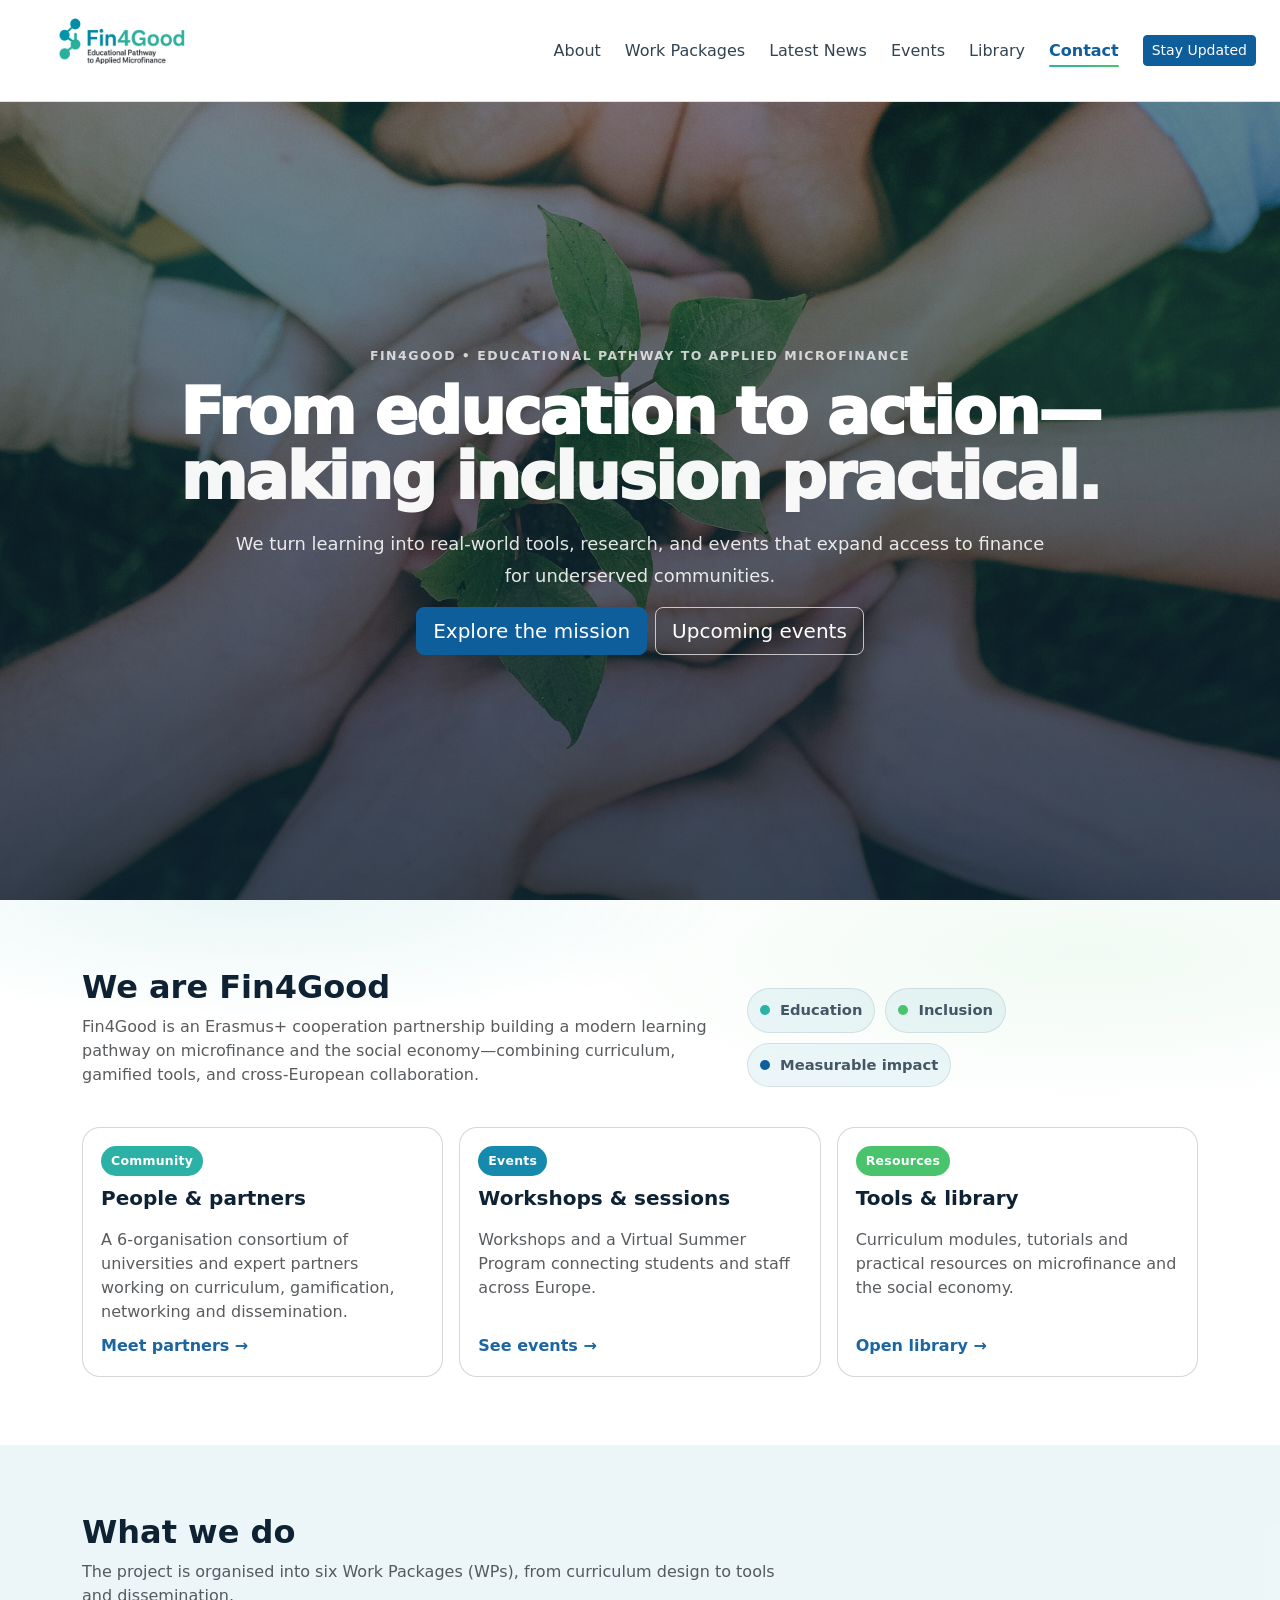
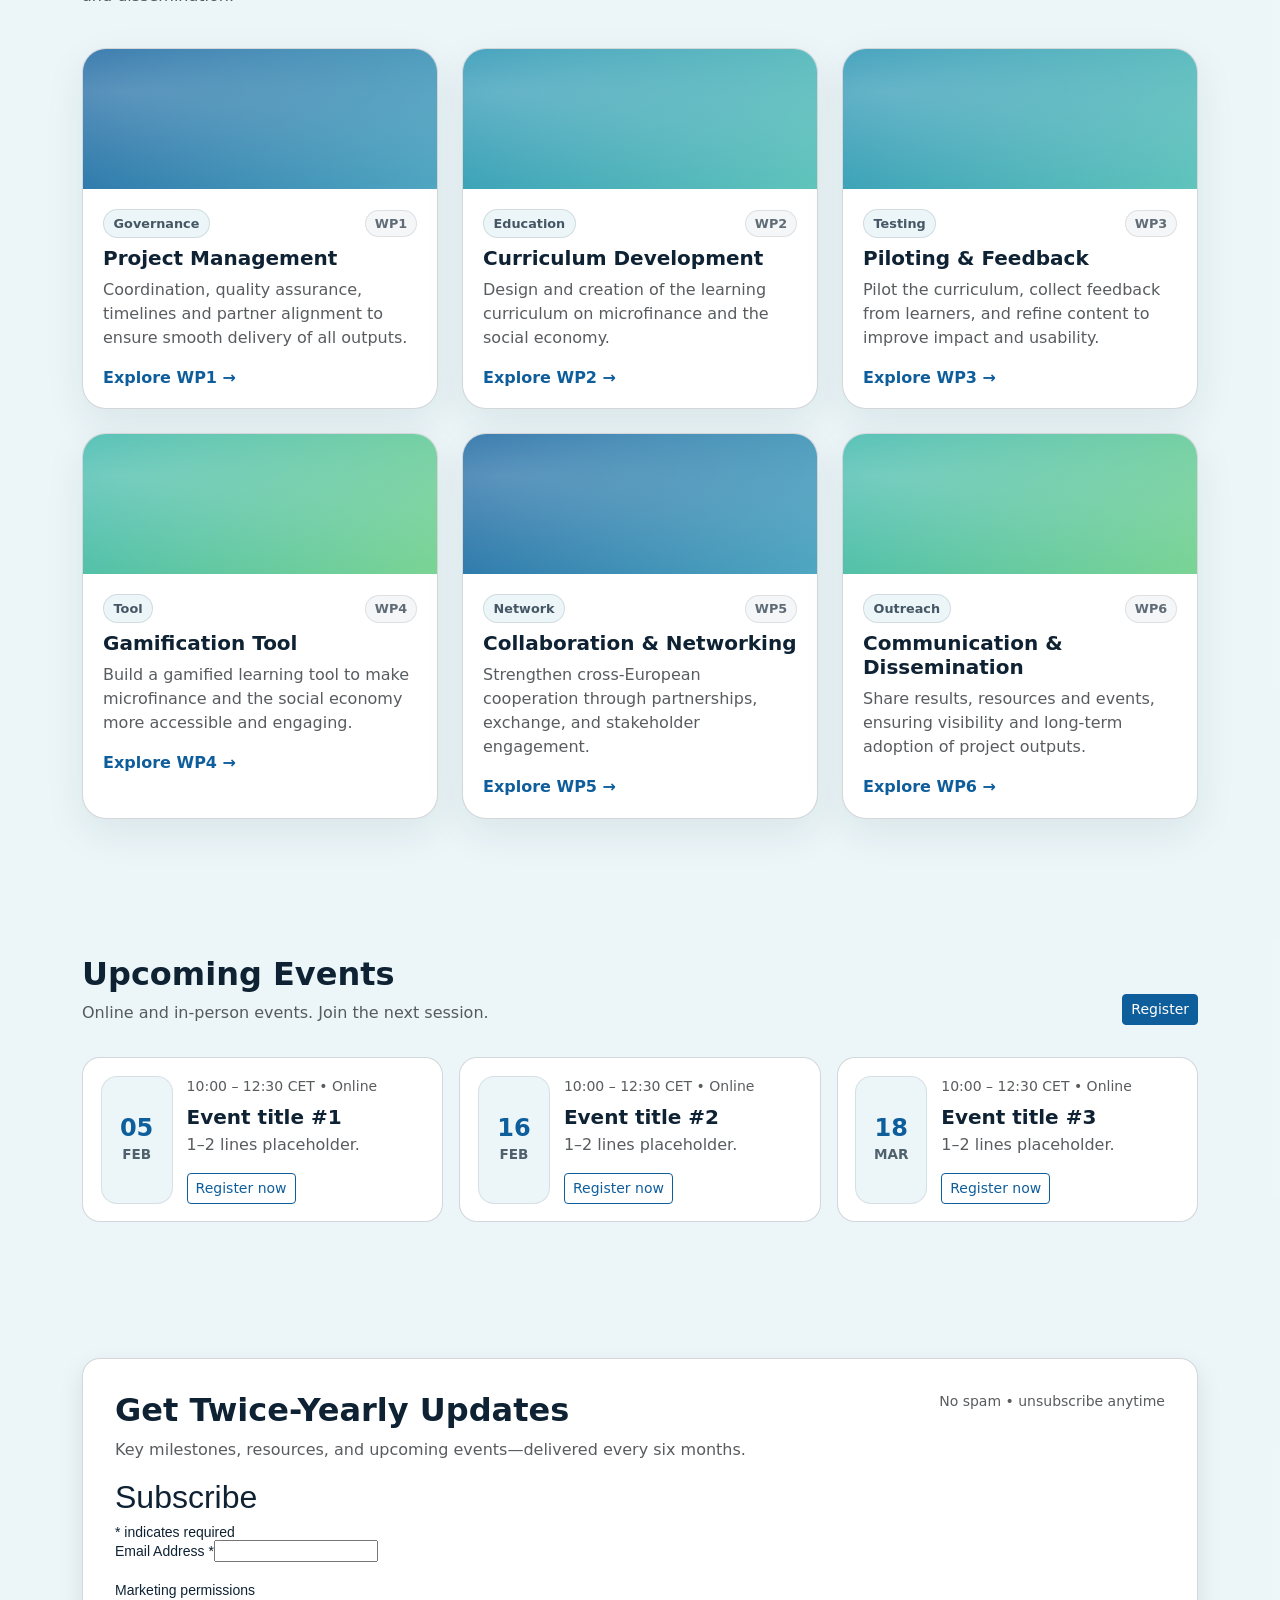
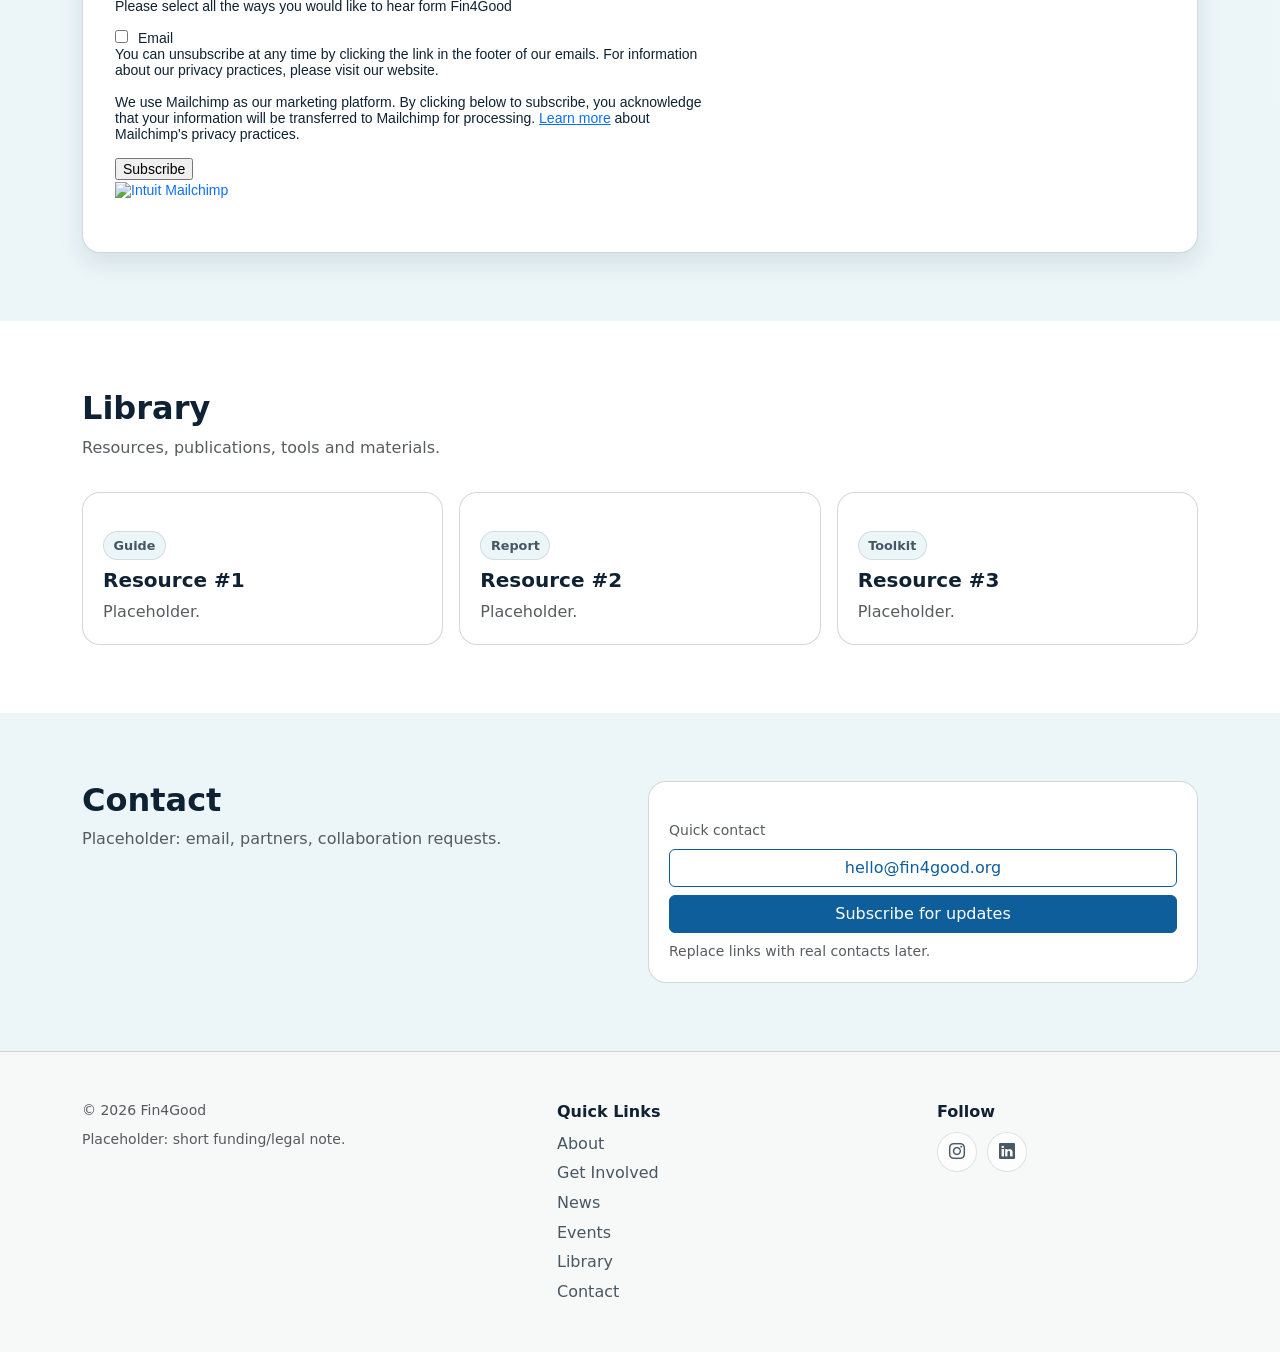
==== index.html @ 24148c37 "Initial commit" ====
<!doctype html>
<html lang="en">
<head>
  <meta charset="utf-8" />
  <meta name="viewport" content="width=device-width, initial-scale=1" />
  <title>Fin4Good</title>

  <!-- Bootstrap CSS -->
  <link href="https://cdn.jsdelivr.net/npm/bootstrap@5.3.3/dist/css/bootstrap.min.css" rel="stylesheet">
<!-- Bootstrap Icons CSS-->
  <link rel="stylesheet" href="https://cdn.jsdelivr.net/npm/bootstrap-icons@1.11.3/font/bootstrap-icons.min.css">

  <!-- Your CSS -->
  <link rel="stylesheet" href="css/style.css">
</head>

<body>
  <div id="top"></div>

  <!-- NAVBAR -->
  <nav class="navbar navbar-expand-lg bg-white border-bottom sticky-top" data-bs-theme="light">
    <div class="container-fluid px-3 px-lg-4">
      <a class="navbar-brand brand" href="#top" aria-label="Fin4Good home">
        <span class="brand-box">
          <img src="assets/logo_png.png" alt="Fin4Good logo" class="brand-logo">
        </span>
      </a>

      <button class="navbar-toggler" type="button" data-bs-toggle="collapse" data-bs-target="#mainNav"
        aria-controls="mainNav" aria-expanded="false" aria-label="Toggle navigation">
        <span class="navbar-toggler-icon"></span>
      </button>

      <div class="collapse navbar-collapse" id="mainNav">
        <ul class="navbar-nav ms-auto align-items-lg-center gap-lg-2">
          <li class="nav-item"><a class="nav-link" href="about.html">About</a></li>
          <li class="nav-item"><a class="nav-link" href="work-packages.html">Work Packages</a></li>
          <li class="nav-item"><a class="nav-link" href="#news">Latest News</a></li>
          <li class="nav-item"><a class="nav-link" href="#events">Events</a></li>
          <li class="nav-item"><a class="nav-link" href="#library">Library</a></li>
          <li class="nav-item"><a class="nav-link" href="#contact">Contact</a></li>

          <li class="nav-item ms-lg-2">
            <a class="btn btn-primary btn-sm" href="#newsletter">Stay Updated</a>
          </li>
        </ul>
      </div>
    </div>
  </nav>

  <!-- HERO (COTAF-like: big visual + 3 action tiles) -->
<!-- HERO (Option B: full-bleed background image) -->
<header class="hero hero--bg">
  <!-- Background image (decorative) -->
  <img src="assets/pexels-shvetsa-5029919.jpg" alt="" class="hero-bg" aria-hidden="true">

  <!-- Overlay for readability -->
  <div class="hero-overlay" aria-hidden="true"></div>

  <div class="container hero-inner">
    <p class="hero-kicker">Fin4Good • Educational pathway to applied microfinance</p>

    <h1 class="hero-title">
      From education to action—
      <span class="hero-title__accent">making inclusion practical.</span>
    </h1>

    <p class="hero-lead">
      We turn learning into real-world tools, research, and events that expand access to finance for underserved communities.
    </p>

    <div class="d-flex gap-2 flex-wrap mt-3 justify-content-center">
      <a href="mission.html" class="btn btn-primary btn-lg">Explore the mission</a>
      <a href="#events" class="btn btn-outline-light btn-lg">Upcoming events</a>
    </div>
  </div>
</header>


  <main>
    <!-- WHO WE ARE -->
<!-- WHO WE ARE -->
<section id="we-are" class="py-6 section-white weare">
  <div class="container">

    <div class="row align-items-end g-4 section-head">
      <div class="col-lg-7">
        <h2 class="fw-bold mb-2">We are Fin4Good</h2>
        <p class="text-muted mb-0">
          Fin4Good is an Erasmus+ cooperation partnership building a modern learning pathway on microfinance and the social economy—combining curriculum, gamified tools, and cross-European collaboration.
        </p>
      </div>

      <div class="col-lg-5">
        <div class="weare-highlights">
          <div class="weare-chip"><span class="dot dot--teal"></span> Education</div>
          <div class="weare-chip"><span class="dot dot--green"></span> Inclusion</div>
          <div class="weare-chip"><span class="dot dot--blue"></span> Measurable impact</div>
        </div>
      </div>
    </div>

    <!-- ✅ THIS ROW is what was missing -->
    <div class="row g-3 mt-4">

      <!-- People & partners -->
      <div class="col-md-6 col-lg-4">
        <a class="weare-card h-100" href="partners.html">
          <div class="weare-card__top">
            <div class="weare-badge weare-badge--teal">Community</div>
          </div>

          <h3 class="h5 fw-bold mb-2">People & partners</h3>
          <p class="text-muted mb-0">
            A 6-organisation consortium of universities and expert partners working on curriculum, gamification, networking and dissemination.
          </p>

          <div class="weare-card__cta mt-auto">Meet partners →</div>
        </a>
      </div>

      <!-- Events -->
      <div class="col-md-6 col-lg-4">
        <a class="weare-card h-100" href="#events">
          <div class="weare-card__top">
            <div class="weare-badge weare-badge--real">Events</div>
          </div>

          <h3 class="h5 fw-bold mb-2">Workshops & sessions</h3>
          <p class="text-muted mb-0">
            Workshops and a Virtual Summer Program connecting students and staff across Europe.
          </p>

          <div class="weare-card__cta mt-auto">See events →</div>
        </a>
      </div>

      <!-- Library -->
      <div class="col-md-6 col-lg-4">
        <a class="weare-card h-100" href="#library">
          <div class="weare-card__top">
            <div class="weare-badge weare-badge--green">Resources</div>
          </div>

          <h3 class="h5 fw-bold mb-2">Tools & library</h3>
          <p class="text-muted mb-0">
            Curriculum modules, tutorials and practical resources on microfinance and the social economy.
          </p>

          <div class="weare-card__cta mt-auto">Open library →</div>
        </a>
      </div>

    </div><!-- /row -->
  </div><!-- /container -->
</section>



    <!-- WHAT WE DO -->
<!-- WHAT WE DO (Work Packages) -->
<section id="what-we-do" class="py-6 section-soft">
  <div class="container">
    <div class="section-head">
      <h2 class="fw-bold mb-2">What we do</h2>
      <p class="text-muted mb-0">
        The project is organised into six Work Packages (WPs), from curriculum design to tools and dissemination.
      </p>
    </div>

    <div class="row g-4 mt-3">

      <!-- WP1 -->
      <div class="col-md-6 col-lg-4">
        <article class="do-card h-100">
          <div class="do-card__media do-card__media--research"></div>
          <div class="do-card__body">
            <div class="do-card__top">
              <span class="pill">Governance</span>
              <span class="do-card__tag">WP1</span>
            </div>
            <h3 class="h5 fw-bold mt-2 mb-2">Project Management</h3>
            <p class="text-muted mb-3">
              Coordination, quality assurance, timelines and partner alignment to ensure smooth delivery of all outputs.
            </p>
            <a class="do-card__link" href="work-packages.html#wp1">Explore WP1 →</a>
          </div>
        </article>
      </div>

      <!-- WP2 -->
      <div class="col-md-6 col-lg-4">
        <article class="do-card h-100">
          <div class="do-card__media do-card__media--training"></div>
          <div class="do-card__body">
            <div class="do-card__top">
              <span class="pill">Education</span>
              <span class="do-card__tag">WP2</span>
            </div>
            <h3 class="h5 fw-bold mt-2 mb-2">Curriculum Development</h3>
            <p class="text-muted mb-3">
              Design and creation of the learning curriculum on microfinance and the social economy.
            </p>
            <a class="do-card__link" href="work-packages.html#wp2">Explore WP2 →</a>
          </div>
        </article>
      </div>

      <!-- WP3 -->
      <div class="col-md-6 col-lg-4">
        <article class="do-card h-100">
          <div class="do-card__media do-card__media--training"></div>
          <div class="do-card__body">
            <div class="do-card__top">
              <span class="pill">Testing</span>
              <span class="do-card__tag">WP3</span>
            </div>
            <h3 class="h5 fw-bold mt-2 mb-2">Piloting & Feedback</h3>
            <p class="text-muted mb-3">
              Pilot the curriculum, collect feedback from learners, and refine content to improve impact and usability.
            </p>
            <a class="do-card__link" href="work-packages.html#wp3">Explore WP3 →</a>
          </div>
        </article>
      </div>

      <!-- WP4 -->
      <div class="col-md-6 col-lg-4">
        <article class="do-card h-100">
          <div class="do-card__media do-card__media--impact"></div>
          <div class="do-card__body">
            <div class="do-card__top">
              <span class="pill">Tool</span>
              <span class="do-card__tag">WP4</span>
            </div>
            <h3 class="h5 fw-bold mt-2 mb-2">Gamification Tool</h3>
            <p class="text-muted mb-3">
              Build a gamified learning tool to make microfinance and the social economy more accessible and engaging.
            </p>
            <a class="do-card__link" href="work-packages.html#wp4">Explore WP4 →</a>
          </div>
        </article>
      </div>

      <!-- WP5 -->
      <div class="col-md-6 col-lg-4">
        <article class="do-card h-100">
          <div class="do-card__media do-card__media--research"></div>
          <div class="do-card__body">
            <div class="do-card__top">
              <span class="pill">Network</span>
              <span class="do-card__tag">WP5</span>
            </div>
            <h3 class="h5 fw-bold mt-2 mb-2">Collaboration & Networking</h3>
            <p class="text-muted mb-3">
              Strengthen cross-European cooperation through partnerships, exchange, and stakeholder engagement.
            </p>
            <a class="do-card__link" href="work-packages.html#wp5">Explore WP5 →</a>
          </div>
        </article>
      </div>

      <!-- WP6 -->
      <div class="col-md-6 col-lg-4">
        <article class="do-card h-100">
          <div class="do-card__media do-card__media--impact"></div>
          <div class="do-card__body">
            <div class="do-card__top">
              <span class="pill">Outreach</span>
              <span class="do-card__tag">WP6</span>
            </div>
            <h3 class="h5 fw-bold mt-2 mb-2">Communication & Dissemination</h3>
            <p class="text-muted mb-3">
              Share results, resources and events, ensuring visibility and long-term adoption of project outputs.
            </p>
            <a class="do-card__link" href="work-packages.html#wp6">Explore WP6 →</a>
          </div>
        </article>
      </div>

    </div>
  </div>
</section>


    <!-- UPCOMING EVENTS -->
    <section id="events" class="py-6 section-soft">
      <div class="container">
        <div class="d-flex justify-content-between align-items-end gap-3 section-head">
          <div>
            <h2 class="fw-bold mb-2">Upcoming Events</h2>
            <p class="text-muted mb-0">Online and in-person events. Join the next session.</p>
          </div>
          <a class="btn btn-primary btn-sm" href="#events">Register</a>
        </div>

        <div class="row g-3 mt-3">
          <div class="col-lg-4">
            <div class="event-card h-100">
              <div class="event-card__date">
                <span class="event-card__day">05</span>
                <span class="event-card__mon">FEB</span>
              </div>
              <div class="event-card__body">
                <div class="text-muted small">10:00 – 12:30 CET • Online</div>
                <h3 class="h5 fw-bold mt-2 mb-1">Event title #1</h3>
                <p class="text-muted mb-3">1–2 lines placeholder.</p>
                <a class="btn btn-outline-primary btn-sm" href="#newsletter">Register now</a>
              </div>
            </div>
          </div>

          <div class="col-lg-4">
            <div class="event-card h-100">
              <div class="event-card__date">
                <span class="event-card__day">16</span>
                <span class="event-card__mon">FEB</span>
              </div>
              <div class="event-card__body">
                <div class="text-muted small">10:00 – 12:30 CET • Online</div>
                <h3 class="h5 fw-bold mt-2 mb-1">Event title #2</h3>
                <p class="text-muted mb-3">1–2 lines placeholder.</p>
                <a class="btn btn-outline-primary btn-sm" href="#newsletter">Register now</a>
              </div>
            </div>
          </div>

          <div class="col-lg-4">
            <div class="event-card h-100">
              <div class="event-card__date">
                <span class="event-card__day">18</span>
                <span class="event-card__mon">MAR</span>
              </div>
              <div class="event-card__body">
                <div class="text-muted small">10:00 – 12:30 CET • Online</div>
                <h3 class="h5 fw-bold mt-2 mb-1">Event title #3</h3>
                <p class="text-muted mb-3">1–2 lines placeholder.</p>
                <a class="btn btn-outline-primary btn-sm" href="#newsletter">Register now</a>
              </div>
            </div>
          </div>
        </div>
      </div>
    </section>

    
    <!-- NEWSLETTER -->
    <section id="newsletter" class="py-6 section-soft">
      <div class="container">
        <div class="newsletter-box">
          <div class="d-flex justify-content-between align-items-start flex-wrap gap-3">
            <div>
              <h2 class="fw-bold mb-2">Get Twice-Yearly Updates</h2>
<p class="text-muted mb-0">Key milestones, resources, and upcoming events—delivered every six months.</p>

            </div>
            <div class="text-muted small">No spam • unsubscribe anytime</div>
          </div>

          <div class="newsletter-form mt-3">
  <!-- Mailchimp embedded form START -->
<div id="mc_embed_shell">
      <link href="//cdn-images.mailchimp.com/embedcode/classic-061523.css" rel="stylesheet" type="text/css">
  <style type="text/css">
        #mc_embed_signup{background:#fff; false;clear:left; font:14px Helvetica,Arial,sans-serif; width: 600px;}
        /* Add your own Mailchimp form style overrides in your site stylesheet or in this style block.
           We recommend moving this block and the preceding CSS link to the HEAD of your HTML file. */
</style><style type="text/css">
        #mc-embedded-subscribe-form input[type=checkbox]{display: inline; width: auto;margin-right: 10px;}
#mergeRow-gdpr {margin-top: 20px;}
#mergeRow-gdpr fieldset label {font-weight: normal;}
#mc-embedded-subscribe-form .mc_fieldset{border:none;min-height: 0px;padding-bottom:0px;}
</style>
<div id="mc_embed_signup">
    <form action="https://gmail.us6.list-manage.com/subscribe/post?u=1cb072e06d507337aae57b151&amp;id=a1c460d6e7&amp;f_id=00ea34e1f0" method="post" id="mc-embedded-subscribe-form" name="mc-embedded-subscribe-form" class="validate" target="_blank">
        <div id="mc_embed_signup_scroll"><h2>Subscribe</h2>
            <div class="indicates-required"><span class="asterisk">*</span> indicates required</div>
            <div class="mc-field-group"><label for="mce-EMAIL">Email Address <span class="asterisk">*</span></label><input type="email" name="EMAIL" class="required email" id="mce-EMAIL" required="" value=""></div><div id="mergeRow-gdpr" class="mergeRow gdpr-mergeRow content__gdprBlock mc-field-group"><div class="content__gdpr"><label>Marketing permissions</label><p>Please select all the ways you would like to hear form Fin4Good</p><fieldset class="mc_fieldset gdprRequired mc-field-group" name="interestgroup_field"><label class="checkbox subfield" for="gdpr7629"><input type="checkbox" id="gdpr_7629" name="gdpr[7629]" class="gdpr" value="Y"><span>Email</span></label></fieldset><p>You can unsubscribe at any time by clicking the link in the footer of our emails. For information about our privacy practices, please visit our website.</p></div><div class="content__gdprLegal"><p>We use Mailchimp as our marketing platform. By clicking below to subscribe, you acknowledge that your information will be transferred to Mailchimp for processing. <a href="https://mailchimp.com/legal/terms">Learn more</a> about Mailchimp's privacy practices.</p></div></div>
        <div id="mce-responses" class="clear foot">
            <div class="response" id="mce-error-response" style="display: none;"></div>
            <div class="response" id="mce-success-response" style="display: none;"></div>
        </div>
    <div aria-hidden="true" style="position: absolute; left: -5000px;">
        /* real people should not fill this in and expect good things - do not remove this or risk form bot signups */
        <input type="text" name="b_1cb072e06d507337aae57b151_a1c460d6e7" tabindex="-1" value="">
    </div>
        <div class="optionalParent">
            <div class="clear foot">
                <input type="submit" name="subscribe" id="mc-embedded-subscribe" class="button" value="Subscribe">
                <p style="margin: 0px auto;"><a href="http://eepurl.com/jv0ofU" title="Mailchimp - email marketing made easy and fun"><span style="display: inline-block; background-color: transparent; border-radius: 4px;"><img class="refferal_badge" src="https://digitalasset.intuit.com/render/content/dam/intuit/mc-fe/en_us/images/intuit-mc-rewards-text-dark.svg" alt="Intuit Mailchimp" style="width: 220px; height: 40px; display: flex; padding: 2px 0px; justify-content: center; align-items: center;"></span></a></p>
            </div>
        </div>
    </div>
</form>
</div>
<script type="text/javascript" src="//s3.amazonaws.com/downloads.mailchimp.com/js/mc-validate.js"></script><script type="text/javascript">(function($) {window.fnames = new Array(); window.ftypes = new Array();fnames[0]='EMAIL';ftypes[0]='email';fnames[1]='FNAME';ftypes[1]='text';fnames[2]='LNAME';ftypes[2]='text';fnames[3]='ADDRESS';ftypes[3]='address';fnames[4]='PHONE';ftypes[4]='phone';fnames[5]='BIRTHDAY';ftypes[5]='birthday';fnames[6]='COMPANY';ftypes[6]='text';}(jQuery));var $mcj = jQuery.noConflict(true);
    // SMS Phone Multi-Country Functionality
    if(!window.MC) {
      window.MC = {};
    }
    window.MC.smsPhoneData = {
      defaultCountryCode: 'IT',
      programs: [],
      smsProgramDataCountryNames: []
    };

    function getCountryUnicodeFlag(countryCode) {
       return countryCode.toUpperCase().replace(/./g, (char) => String.fromCodePoint(char.charCodeAt(0) + 127397))
    };

    // HTML sanitization function to prevent XSS
    function sanitizeHtml(str) {
      if (typeof str !== 'string') return '';
      return str
        .replace(/&/g, '&amp;')
        .replace(/</g, '&lt;')
        .replace(/>/g, '&gt;')
        .replace(/"/g, '&quot;')
        .replace(/'/g, '&#x27;')
        .replace(/\//g, '&#x2F;');
    }

    // URL sanitization function to prevent javascript: and data: URLs
    function sanitizeUrl(url) {
      if (typeof url !== 'string') return '';
      const trimmedUrl = url.trim().toLowerCase();
      if (trimmedUrl.startsWith('javascript:') || trimmedUrl.startsWith('data:') || trimmedUrl.startsWith('vbscript:')) {
        return '#';
      }
      return url;
    }

    const getBrowserLanguage = () => {
      if (!window?.navigator?.language?.split('-')[1]) {
        return window?.navigator?.language?.toUpperCase();
      }
      return window?.navigator?.language?.split('-')[1];
    };

    function getDefaultCountryProgram(defaultCountryCode, smsProgramData) {
      if (!smsProgramData || smsProgramData.length === 0) {
        return null;
      }

      const browserLanguage = getBrowserLanguage();

      if (browserLanguage) {
        const foundProgram = smsProgramData.find(
          (program) => program?.countryCode === browserLanguage,
        );
        if (foundProgram) {
          return foundProgram;
        }
      }

      if (defaultCountryCode) {
        const foundProgram = smsProgramData.find(
          (program) => program?.countryCode === defaultCountryCode,
        );
        if (foundProgram) {
          return foundProgram;
        }
      }

      return smsProgramData[0];
    }

    function updateSmsLegalText(countryCode, fieldName) {
      if (!countryCode || !fieldName) {
        return;
      }
      
      const programs = window?.MC?.smsPhoneData?.programs;
      if (!programs || !Array.isArray(programs)) {
        return;
      }
      
      const program = programs.find(program => program?.countryCode === countryCode);
      if (!program || !program.requiredTemplate) {
        return;
      }
      
      const legalTextElement = document.querySelector('#legal-text-' + fieldName);
      if (!legalTextElement) {
        return;
      }
      
      // Remove HTML tags and clean up the text
      const divRegex = new RegExp('</?[div][^>]*>', 'gi');
      const fullAnchorRegex = new RegExp('<a.*?</a>', 'g');
      const anchorRegex = new RegExp('<a href="(.*?)" target="(.*?)">(.*?)</a>');
      
      const template = program.requiredTemplate.replace(divRegex, '');
      
      

      legalTextElement.textContent = '';
      const parts = template.split(/(<a href=".*?" target=".*?">.*?<\/a>)/g);
      parts.forEach(function(part) {
        if (!part) {
          return;
        }
        const anchorMatch = part.match(/<a href="(.*?)" target="(.*?)">(.*?)<\/a>/);
        if (anchorMatch) {
          const linkElement = document.createElement('a');
          linkElement.href = sanitizeUrl(anchorMatch[1]);
          linkElement.target = sanitizeHtml(anchorMatch[2]);
          linkElement.textContent = sanitizeHtml(anchorMatch[3]);
          legalTextElement.appendChild(linkElement);
        } else {
          legalTextElement.appendChild(document.createTextNode(part));
        }
      });
          
    }

    function generateDropdownOptions(smsProgramData) {
      if (!smsProgramData || smsProgramData.length === 0) {
        return '';
      }
      
      return smsProgramData.map(program => {
        const flag = getCountryUnicodeFlag(program.countryCode);
        const countryName = getCountryName(program.countryCode);
        const callingCode = program.countryCallingCode || '';
        // Sanitize all values to prevent XSS
        const sanitizedCountryCode = sanitizeHtml(program.countryCode || '');
        const sanitizedCountryName = sanitizeHtml(countryName || '');
        const sanitizedCallingCode = sanitizeHtml(callingCode || '');
        return '<option value="' + sanitizedCountryCode + '">' + sanitizedCountryName + ' ' + sanitizedCallingCode + '</option>';
      }).join('');
    }

    function getCountryName(countryCode) {
      if (window.MC?.smsPhoneData?.smsProgramDataCountryNames && Array.isArray(window.MC.smsPhoneData.smsProgramDataCountryNames)) {
        for (let i = 0; i < window.MC.smsPhoneData.smsProgramDataCountryNames.length; i++) {
          if (window.MC.smsPhoneData.smsProgramDataCountryNames[i].code === countryCode) {
            return window.MC.smsPhoneData.smsProgramDataCountryNames[i].name;
          }
        }
      }
      return countryCode;
    }

    function getDefaultPlaceholder(countryCode) {
      if (!countryCode || typeof countryCode !== 'string') {
        return '+1 000 000 0000'; // Default US placeholder
      }
      
            var mockPlaceholders = [
        {
          countryCode: 'US',
          placeholder: '+1 000 000 0000',
          helpText: 'Include the US country code +1 before the phone number',
        },
        {
          countryCode: 'GB',
          placeholder: '+44 0000 000000',
          helpText: 'Include the GB country code +44 before the phone number',
        },
        {
          countryCode: 'CA',
          placeholder: '+1 000 000 0000',
          helpText: 'Include the CA country code +1 before the phone number',
        },
        {
          countryCode: 'AU',
          placeholder: '+61 000 000 000',
          helpText: 'Include the AU country code +61 before the phone number',
        },
        {
          countryCode: 'DE',
          placeholder: '+49 000 0000000',
          helpText: 'Fügen Sie vor der Telefonnummer die DE-Ländervorwahl +49 ein',
        },
        {
          countryCode: 'FR',
          placeholder: '+33 0 00 00 00 00',
          helpText: 'Incluez le code pays FR +33 avant le numéro de téléphone',
        },
        {
          countryCode: 'ES',
          placeholder: '+34 000 000 000',
          helpText: 'Incluya el código de país ES +34 antes del número de teléfono',
        },
        {
          countryCode: 'NL',
          placeholder: '+31 0 00000000',
          helpText: 'Voeg de NL-landcode +31 toe vóór het telefoonnummer',
        },
        {
          countryCode: 'BE',
          placeholder: '+32 000 00 00 00',
          helpText: 'Incluez le code pays BE +32 avant le numéro de téléphone',
        },
        {
          countryCode: 'CH',
          placeholder: '+41 00 000 00 00',
          helpText: 'Fügen Sie vor der Telefonnummer die CH-Ländervorwahl +41 ein',
        },
        {
          countryCode: 'AT',
          placeholder: '+43 000 000 0000',
          helpText: 'Fügen Sie vor der Telefonnummer die AT-Ländervorwahl +43 ein',
        },
        {
          countryCode: 'IE',
          placeholder: '+353 00 000 0000',
          helpText: 'Include the IE country code +353 before the phone number',
        },
        {
          countryCode: 'IT',
          placeholder: '+39 000 000 0000',
          helpText: 'Includere il prefisso internazionale IT +39 prima del numero di telefono',
        },
      ];

      const selectedPlaceholder = mockPlaceholders.find(function(item) {
        return item && item.countryCode === countryCode;
      });
      
      return selectedPlaceholder ? selectedPlaceholder.placeholder : mockPlaceholders[0].placeholder;
    }

    function updatePlaceholder(countryCode, fieldName) {
      if (!countryCode || !fieldName) {
        return;
      }
      
      const phoneInput = document.querySelector('#mce-' + fieldName);
      if (!phoneInput) {
        return;
      }
      
      const placeholder = getDefaultPlaceholder(countryCode);
      if (placeholder) {
        phoneInput.placeholder = placeholder;
      }
    }

    function updateCountryCodeInstruction(countryCode, fieldName) {
      updatePlaceholder(countryCode, fieldName);
      
    }

    function getDefaultHelpText(countryCode) {
      var mockPlaceholders = [
        {
          countryCode: 'US',
          placeholder: '+1 000 000 0000',
          helpText: 'Include the US country code +1 before the phone number',
        },
        {
          countryCode: 'GB',
          placeholder: '+44 0000 000000',
          helpText: 'Include the GB country code +44 before the phone number',
        },
        {
          countryCode: 'CA',
          placeholder: '+1 000 000 0000',
          helpText: 'Include the CA country code +1 before the phone number',
        },
        {
          countryCode: 'AU',
          placeholder: '+61 000 000 000',
          helpText: 'Include the AU country code +61 before the phone number',
        },
        {
          countryCode: 'DE',
          placeholder: '+49 000 0000000',
          helpText: 'Fügen Sie vor der Telefonnummer die DE-Ländervorwahl +49 ein',
        },
        {
          countryCode: 'FR',
          placeholder: '+33 0 00 00 00 00',
          helpText: 'Incluez le code pays FR +33 avant le numéro de téléphone',
        },
        {
          countryCode: 'ES',
          placeholder: '+34 000 000 000',
          helpText: 'Incluya el código de país ES +34 antes del número de teléfono',
        },
        {
          countryCode: 'NL',
          placeholder: '+31 0 00000000',
          helpText: 'Voeg de NL-landcode +31 toe vóór het telefoonnummer',
        },
        {
          countryCode: 'BE',
          placeholder: '+32 000 00 00 00',
          helpText: 'Incluez le code pays BE +32 avant le numéro de téléphone',
        },
        {
          countryCode: 'CH',
          placeholder: '+41 00 000 00 00',
          helpText: 'Fügen Sie vor der Telefonnummer die CH-Ländervorwahl +41 ein',
        },
        {
          countryCode: 'AT',
          placeholder: '+43 000 000 0000',
          helpText: 'Fügen Sie vor der Telefonnummer die AT-Ländervorwahl +43 ein',
        },
        {
          countryCode: 'IE',
          placeholder: '+353 00 000 0000',
          helpText: 'Include the IE country code +353 before the phone number',
        },
        {
          countryCode: 'IT',
          placeholder: '+39 000 000 0000',
          helpText: 'Includere il prefisso internazionale IT +39 prima del numero di telefono',
        },
      ];
      
      if (!countryCode || typeof countryCode !== 'string') {
        return mockPlaceholders[0].helpText;
      }
      
      const selectedHelpText = mockPlaceholders.find(function(item) {
          return item && item.countryCode === countryCode;
        });
        
        return selectedHelpText ? selectedHelpText.helpText : mockPlaceholders[0].helpText;
    }

    function setDefaultHelpText(countryCode) {
      const helpTextSpan = document.querySelector('#help-text');
      if (!helpTextSpan) {
        return;
      }

        
    }

    function updateHelpTextCountryCode(countryCode, fieldName) {
      if (!countryCode || !fieldName) {
        return;
      }
      
      setDefaultHelpText(countryCode);
    }

    function initializeSmsPhoneDropdown(fieldName) {
      if (!fieldName || typeof fieldName !== 'string') {
        return;
      }
      
      const dropdown = document.querySelector('#country-select-' + fieldName);
      const displayFlag = document.querySelector('#flag-display-' + fieldName);
      
      if (!dropdown || !displayFlag) {
        return;
      }

      const smsPhoneData = window.MC?.smsPhoneData;
      if (smsPhoneData && smsPhoneData.programs && Array.isArray(smsPhoneData.programs)) {
        dropdown.innerHTML = generateDropdownOptions(smsPhoneData.programs);
      }

      const defaultProgram = getDefaultCountryProgram(smsPhoneData?.defaultCountryCode, smsPhoneData?.programs);
      if (defaultProgram && defaultProgram.countryCode) {
        dropdown.value = defaultProgram.countryCode;
        
        const flagSpan = displayFlag?.querySelector('#flag-emoji-' + fieldName);
        if (flagSpan) {
          flagSpan.textContent = getCountryUnicodeFlag(defaultProgram.countryCode);
          flagSpan.setAttribute('aria-label', sanitizeHtml(defaultProgram.countryCode) + ' flag');
        }
        
        updateSmsLegalText(defaultProgram.countryCode, fieldName);
        updatePlaceholder(defaultProgram.countryCode, fieldName);
        updateCountryCodeInstruction(defaultProgram.countryCode, fieldName);
      }

     
      var smsNotRequiredRemoveCountryCodeEnabled = true;
      var smsField = Object.values({"EMAIL":{"name":"EMAIL","label":"Email Address","helper_text":"","merge_id":0,"type":"email","required":true,"audience_field_name":"Email Address","field_type":"merge","enabled":true,"order":0},"FNAME":{"name":"FNAME","label":"First Name","helper_text":"","type":"text","required":false,"audience_field_name":"First Name","enabled":false,"order":null,"field_type":"merge","merge_id":1},"LNAME":{"name":"LNAME","label":"Last Name","helper_text":"","type":"text","required":false,"audience_field_name":"Last Name","enabled":false,"order":null,"field_type":"merge","merge_id":2},"ADDRESS":{"name":"ADDRESS","label":"Address","helper_text":"","type":"address","required":false,"audience_field_name":"Address","enabled":false,"order":null,"field_type":"merge","merge_id":3,"countries":{"2":"Albania","3":"Algeria","4":"Andorra","5":"Angola","6":"Argentina","7":"Armenia","8":"Australia","9":"Austria","10":"Azerbaijan","11":"Bahamas","12":"Bahrain","13":"Bangladesh","14":"Barbados","15":"Belarus","16":"Belgium","17":"Belize","18":"Benin","19":"Bermuda","20":"Bhutan","21":"Bolivia","22":"Bosnia and Herzegovina","23":"Botswana","24":"Brazil","25":"Bulgaria","26":"Burkina Faso","27":"Burundi","28":"Cambodia","29":"Cameroon","30":"Canada","31":"Cape Verde","32":"Cayman Islands","33":"Central African Republic","34":"Chad","35":"Chile","36":"China","37":"Colombia","38":"Congo","40":"Croatia","41":"Cyprus","42":"Czech Republic","43":"Denmark","44":"Djibouti","45":"Ecuador","46":"Egypt","47":"El Salvador","48":"Equatorial Guinea","49":"Eritrea","50":"Estonia","51":"Ethiopia","52":"Fiji","53":"Finland","54":"France","56":"Gabon","57":"Gambia","58":"Georgia","59":"Germany","60":"Ghana","61":"Greece","62":"Guam","63":"Guinea","64":"Guinea-Bissau","65":"Guyana","66":"Honduras","67":"Hong Kong","68":"Hungary","69":"Iceland","70":"India","71":"Indonesia","74":"Ireland","75":"Israel","76":"Italy","78":"Japan","79":"Jordan","80":"Kazakhstan","81":"Kenya","82":"Kuwait","83":"Kyrgyzstan","84":"Lao People's Democratic Republic","85":"Latvia","86":"Lebanon","87":"Lesotho","88":"Liberia","90":"Liechtenstein","91":"Lithuania","92":"Luxembourg","93":"Macedonia","94":"Madagascar","95":"Malawi","96":"Malaysia","97":"Maldives","98":"Mali","99":"Malta","100":"Mauritania","101":"Mexico","102":"Moldova","103":"Monaco","104":"Mongolia","105":"Morocco","106":"Mozambique","107":"Namibia","108":"Nepal","109":"Netherlands","110":"Netherlands Antilles","111":"New Zealand","112":"Nicaragua","113":"Niger","114":"Nigeria","116":"Norway","117":"Oman","118":"Pakistan","119":"Panama","120":"Paraguay","121":"Peru","122":"Philippines","123":"Poland","124":"Portugal","126":"Qatar","127":"Reunion","128":"Romania","129":"Russia","130":"Rwanda","132":"Samoa (Independent)","133":"Saudi Arabia","134":"Senegal","135":"Seychelles","136":"Sierra Leone","137":"Singapore","138":"Slovakia","139":"Slovenia","140":"Somalia","141":"South Africa","142":"South Korea","143":"Spain","144":"Sri Lanka","146":"Suriname","147":"Swaziland","148":"Sweden","149":"Switzerland","152":"Taiwan","153":"Tanzania","154":"Thailand","155":"Togo","156":"Tunisia","157":"Turkiye","158":"Turkmenistan","159":"Uganda","161":"Ukraine","162":"United Arab Emirates","163":"Uruguay","164":"USA","165":"Uzbekistan","166":"Vatican City State (Holy See)","167":"Venezuela","168":"Vietnam","169":"Virgin Islands (British)","170":"Yemen","173":"Zambia","174":"Zimbabwe","175":"Antigua And Barbuda","176":"Anguilla","178":"American Samoa","179":"Aruba","180":"Brunei Darussalam","181":"Bouvet Island","183":"Cook Islands","185":"Christmas Island","187":"Dominican Republic","188":"Western Sahara","189":"Falkland Islands","191":"Faroe Islands","192":"Grenada","193":"French Guiana","194":"Gibraltar","195":"Greenland","196":"Guadeloupe","198":"Guatemala","200":"Haiti","202":"Jamaica","203":"Kiribati","204":"Comoros","205":"Saint Kitts and Nevis","206":"Saint Lucia","207":"Marshall Islands","208":"Macau","210":"Martinique","212":"Mauritius","213":"New Caledonia","214":"Norfolk Island","215":"Nauru","217":"Niue","219":"Papua New Guinea","221":"Pitcairn","222":"Palau","223":"Solomon Islands","225":"Svalbard and Jan Mayen Islands","227":"San Marino","232":"Tonga","233":"Timor-Leste","234":"Trinidad and Tobago","235":"Tuvalu","237":"Saint Vincent and the Grenadines","238":"Virgin Islands (U.S.)","239":"Vanuatu","241":"Mayotte","242":"Myanmar","255":"Sao Tome and Principe","257":"South Georgia and the South Sandwich Islands","260":"Tajikistan","262":"United Kingdom","268":"Costa Rica","270":"Guernsey","272":"North Korea","274":"Afghanistan","275":"Cote D'Ivoire","276":"Cuba","277":"French Polynesia","278":"Iran","279":"Iraq","281":"Libya","282":"Palestine","285":"Syria","286":"Aaland Islands","287":"Turks & Caicos Islands","288":"Jersey  (Channel Islands)","289":"Dominica","290":"Montenegro","293":"Sudan","294":"Montserrat","298":"Curacao","302":"Sint Maarten","311":"South Sudan","315":"Republic of Kosovo","318":"Congo, Democratic Republic of the","323":"Isle of Man","324":"Saint Martin","325":"Bonaire, Saint Eustatius and Saba","326":"Serbia"},"defaultcountry":164},"PHONE":{"name":"PHONE","label":"Phone Number","helper_text":"","type":"phone","required":false,"audience_field_name":"Phone Number","phoneformat":"","enabled":false,"order":null,"field_type":"merge","merge_id":4},"BIRTHDAY":{"name":"BIRTHDAY","label":"Birthday","helper_text":"","type":"birthday","required":false,"audience_field_name":"Birthday","dateformat":"MM/DD","enabled":false,"order":null,"field_type":"merge","merge_id":5},"COMPANY":{"name":"COMPANY","label":"Company","helper_text":"","type":"text","required":false,"audience_field_name":"Company","enabled":false,"order":null,"field_type":"merge","merge_id":6}}).find(function(f) { return f.name === fieldName && f.type === 'smsphone'; });
      var isRequired = smsField ? smsField.required : false;
      var shouldAppendCountryCode = smsNotRequiredRemoveCountryCodeEnabled ? isRequired : true;
      
      var phoneInput = document.querySelector('#mce-' + fieldName);
      if (phoneInput && defaultProgram.countryCallingCode && shouldAppendCountryCode) {
        phoneInput.value = defaultProgram.countryCallingCode;
      }
      


      displayFlag?.addEventListener('click', function(e) {
        dropdown.focus();
      });


      dropdown?.addEventListener('change', function() {
        const selectedCountry = this.value;
        
        if (!selectedCountry || typeof selectedCountry !== 'string') {
          return;
        }
        
        const flagSpan = displayFlag?.querySelector('#flag-emoji-' + fieldName);
        if (flagSpan) {
          flagSpan.textContent = getCountryUnicodeFlag(selectedCountry);
          flagSpan.setAttribute('aria-label', sanitizeHtml(selectedCountry) + ' flag');
        }

         
        const selectedProgram = window.MC?.smsPhoneData?.programs.find(function(program) {
          return program && program.countryCode === selectedCountry;
        });

        var smsNotRequiredRemoveCountryCodeEnabled = true;
        var smsField = Object.values({"EMAIL":{"name":"EMAIL","label":"Email Address","helper_text":"","merge_id":0,"type":"email","required":true,"audience_field_name":"Email Address","field_type":"merge","enabled":true,"order":0},"FNAME":{"name":"FNAME","label":"First Name","helper_text":"","type":"text","required":false,"audience_field_name":"First Name","enabled":false,"order":null,"field_type":"merge","merge_id":1},"LNAME":{"name":"LNAME","label":"Last Name","helper_text":"","type":"text","required":false,"audience_field_name":"Last Name","enabled":false,"order":null,"field_type":"merge","merge_id":2},"ADDRESS":{"name":"ADDRESS","label":"Address","helper_text":"","type":"address","required":false,"audience_field_name":"Address","enabled":false,"order":null,"field_type":"merge","merge_id":3,"countries":{"2":"Albania","3":"Algeria","4":"Andorra","5":"Angola","6":"Argentina","7":"Armenia","8":"Australia","9":"Austria","10":"Azerbaijan","11":"Bahamas","12":"Bahrain","13":"Bangladesh","14":"Barbados","15":"Belarus","16":"Belgium","17":"Belize","18":"Benin","19":"Bermuda","20":"Bhutan","21":"Bolivia","22":"Bosnia and Herzegovina","23":"Botswana","24":"Brazil","25":"Bulgaria","26":"Burkina Faso","27":"Burundi","28":"Cambodia","29":"Cameroon","30":"Canada","31":"Cape Verde","32":"Cayman Islands","33":"Central African Republic","34":"Chad","35":"Chile","36":"China","37":"Colombia","38":"Congo","40":"Croatia","41":"Cyprus","42":"Czech Republic","43":"Denmark","44":"Djibouti","45":"Ecuador","46":"Egypt","47":"El Salvador","48":"Equatorial Guinea","49":"Eritrea","50":"Estonia","51":"Ethiopia","52":"Fiji","53":"Finland","54":"France","56":"Gabon","57":"Gambia","58":"Georgia","59":"Germany","60":"Ghana","61":"Greece","62":"Guam","63":"Guinea","64":"Guinea-Bissau","65":"Guyana","66":"Honduras","67":"Hong Kong","68":"Hungary","69":"Iceland","70":"India","71":"Indonesia","74":"Ireland","75":"Israel","76":"Italy","78":"Japan","79":"Jordan","80":"Kazakhstan","81":"Kenya","82":"Kuwait","83":"Kyrgyzstan","84":"Lao People's Democratic Republic","85":"Latvia","86":"Lebanon","87":"Lesotho","88":"Liberia","90":"Liechtenstein","91":"Lithuania","92":"Luxembourg","93":"Macedonia","94":"Madagascar","95":"Malawi","96":"Malaysia","97":"Maldives","98":"Mali","99":"Malta","100":"Mauritania","101":"Mexico","102":"Moldova","103":"Monaco","104":"Mongolia","105":"Morocco","106":"Mozambique","107":"Namibia","108":"Nepal","109":"Netherlands","110":"Netherlands Antilles","111":"New Zealand","112":"Nicaragua","113":"Niger","114":"Nigeria","116":"Norway","117":"Oman","118":"Pakistan","119":"Panama","120":"Paraguay","121":"Peru","122":"Philippines","123":"Poland","124":"Portugal","126":"Qatar","127":"Reunion","128":"Romania","129":"Russia","130":"Rwanda","132":"Samoa (Independent)","133":"Saudi Arabia","134":"Senegal","135":"Seychelles","136":"Sierra Leone","137":"Singapore","138":"Slovakia","139":"Slovenia","140":"Somalia","141":"South Africa","142":"South Korea","143":"Spain","144":"Sri Lanka","146":"Suriname","147":"Swaziland","148":"Sweden","149":"Switzerland","152":"Taiwan","153":"Tanzania","154":"Thailand","155":"Togo","156":"Tunisia","157":"Turkiye","158":"Turkmenistan","159":"Uganda","161":"Ukraine","162":"United Arab Emirates","163":"Uruguay","164":"USA","165":"Uzbekistan","166":"Vatican City State (Holy See)","167":"Venezuela","168":"Vietnam","169":"Virgin Islands (British)","170":"Yemen","173":"Zambia","174":"Zimbabwe","175":"Antigua And Barbuda","176":"Anguilla","178":"American Samoa","179":"Aruba","180":"Brunei Darussalam","181":"Bouvet Island","183":"Cook Islands","185":"Christmas Island","187":"Dominican Republic","188":"Western Sahara","189":"Falkland Islands","191":"Faroe Islands","192":"Grenada","193":"French Guiana","194":"Gibraltar","195":"Greenland","196":"Guadeloupe","198":"Guatemala","200":"Haiti","202":"Jamaica","203":"Kiribati","204":"Comoros","205":"Saint Kitts and Nevis","206":"Saint Lucia","207":"Marshall Islands","208":"Macau","210":"Martinique","212":"Mauritius","213":"New Caledonia","214":"Norfolk Island","215":"Nauru","217":"Niue","219":"Papua New Guinea","221":"Pitcairn","222":"Palau","223":"Solomon Islands","225":"Svalbard and Jan Mayen Islands","227":"San Marino","232":"Tonga","233":"Timor-Leste","234":"Trinidad and Tobago","235":"Tuvalu","237":"Saint Vincent and the Grenadines","238":"Virgin Islands (U.S.)","239":"Vanuatu","241":"Mayotte","242":"Myanmar","255":"Sao Tome and Principe","257":"South Georgia and the South Sandwich Islands","260":"Tajikistan","262":"United Kingdom","268":"Costa Rica","270":"Guernsey","272":"North Korea","274":"Afghanistan","275":"Cote D'Ivoire","276":"Cuba","277":"French Polynesia","278":"Iran","279":"Iraq","281":"Libya","282":"Palestine","285":"Syria","286":"Aaland Islands","287":"Turks & Caicos Islands","288":"Jersey  (Channel Islands)","289":"Dominica","290":"Montenegro","293":"Sudan","294":"Montserrat","298":"Curacao","302":"Sint Maarten","311":"South Sudan","315":"Republic of Kosovo","318":"Congo, Democratic Republic of the","323":"Isle of Man","324":"Saint Martin","325":"Bonaire, Saint Eustatius and Saba","326":"Serbia"},"defaultcountry":164},"PHONE":{"name":"PHONE","label":"Phone Number","helper_text":"","type":"phone","required":false,"audience_field_name":"Phone Number","phoneformat":"","enabled":false,"order":null,"field_type":"merge","merge_id":4},"BIRTHDAY":{"name":"BIRTHDAY","label":"Birthday","helper_text":"","type":"birthday","required":false,"audience_field_name":"Birthday","dateformat":"MM/DD","enabled":false,"order":null,"field_type":"merge","merge_id":5},"COMPANY":{"name":"COMPANY","label":"Company","helper_text":"","type":"text","required":false,"audience_field_name":"Company","enabled":false,"order":null,"field_type":"merge","merge_id":6}}).find(function(f) { return f.name === fieldName && f.type === 'smsphone'; });
        var isRequired = smsField ? smsField.required : false;
        var shouldAppendCountryCode = smsNotRequiredRemoveCountryCodeEnabled ? isRequired : true;
        
        var phoneInput = document.querySelector('#mce-' + fieldName);
        if (phoneInput && selectedProgram.countryCallingCode && shouldAppendCountryCode) {
          phoneInput.value = selectedProgram.countryCallingCode;
        }
        
        
        updateSmsLegalText(selectedCountry, fieldName);
        updatePlaceholder(selectedCountry, fieldName);
        updateCountryCodeInstruction(selectedCountry, fieldName);
      });
    }

    document.addEventListener('DOMContentLoaded', function() {
      const smsPhoneFields = document.querySelectorAll('[id^="country-select-"]');
      
      smsPhoneFields.forEach(function(dropdown) {
        const fieldName = dropdown?.id.replace('country-select-', '');
        initializeSmsPhoneDropdown(fieldName);
      });
    });
    </script></div>

  <!-- Mailchimp embedded form END -->
</div>

        </div>
      </div>
    </section>

    <!-- LIBRARY -->
    <section id="library" class="py-6 section-white">
      <div class="container">
        <div class="section-head">
          <h2 class="fw-bold mb-2">Library</h2>
          <p class="text-muted mb-0">Resources, publications, tools and materials.</p>
        </div>

        <div class="row g-3 mt-3">
          <div class="col-md-6 col-lg-4">
            <div class="content-card h-100">
              <div class="pill">Guide</div>
              <h3 class="h5 fw-bold mt-2">Resource #1</h3>
              <p class="text-muted mb-0">Placeholder.</p>
            </div>
          </div>
          <div class="col-md-6 col-lg-4">
            <div class="content-card h-100">
              <div class="pill">Report</div>
              <h3 class="h5 fw-bold mt-2">Resource #2</h3>
              <p class="text-muted mb-0">Placeholder.</p>
            </div>
          </div>
          <div class="col-md-6 col-lg-4">
            <div class="content-card h-100">
              <div class="pill">Toolkit</div>
              <h3 class="h5 fw-bold mt-2">Resource #3</h3>
              <p class="text-muted mb-0">Placeholder.</p>
            </div>
          </div>
        </div>
      </div>
    </section>

    <!-- CONTACT -->
    <section id="contact" class="py-6 section-soft">
      <div class="container">
        <div class="row g-3">
          <div class="col-lg-6">
            <h2 class="fw-bold mb-2">Contact</h2>
            <p class="text-muted mb-0">Placeholder: email, partners, collaboration requests.</p>
          </div>
          <div class="col-lg-6">
            <div class="content-card">
              <div class="text-muted small mb-2">Quick contact</div>
              <div class="d-grid gap-2">
                <a class="btn btn-outline-primary" href="mailto:hello@fin4good.org">hello@fin4good.org</a>
                <a class="btn btn-primary" href="#newsletter">Subscribe for updates</a>
              </div>
              <div class="text-muted small mt-2">Replace links with real contacts later.</div>
            </div>
          </div>
        </div>
      </div>
    </section>
  </main>

  <footer class="footer py-5 border-top">
    <div class="container">
      <div class="row g-4 align-items-start">
        <div class="col-lg-5">
          <div class="text-muted small">© <span id="year"></span> Fin4Good</div>
          <div class="text-muted small mt-2">
            Placeholder: short funding/legal note.
          </div>
        </div>

        <div class="col-lg-4">
          <div class="footer-title">Quick Links</div>
          <div class="footer-links">
            <a href="about.html">About</a>
            <a href="#newsletter">Get Involved</a>
            <a href="#news">News</a>
            <a href="#events">Events</a>
            <a href="#library">Library</a>
            <a href="#contact">Contact</a>
          </div>
        </div>

        <div class="col-lg-3">
          <div class="footer-title">Follow</div>
<div class="footer-social">
  <a href="https://instagram.com/TUO_PROFILO" target="_blank" rel="noopener" aria-label="Instagram">
    <i class="bi bi-instagram" aria-hidden="true"></i>
  </a>

  <a href="https://www.linkedin.com/showcase/109686167/admin/dashboard/" target="_blank" rel="noopener" aria-label="LinkedIn">
    <i class="bi bi-linkedin" aria-hidden="true"></i>
  </a>
</div>

        </div>
      </div>
    </div>
  </footer>

  <script src="https://cdn.jsdelivr.net/npm/bootstrap@5.3.3/dist/js/bootstrap.bundle.min.js"></script>
  <script>
  // Set --nav-h to the real navbar height (keeps hero perfectly full-screen)
  const nav = document.querySelector('.navbar');

  function setNavHeight() {
    const h = nav ? nav.offsetHeight : 80;
    document.documentElement.style.setProperty('--nav-h', h + 'px');
  }

  window.addEventListener('load', setNavHeight);
  window.addEventListener('resize', setNavHeight);
</script>

  <script>document.getElementById("year").textContent = new Date().getFullYear();</script>

  <script>
    // Active section highlighting for navbar
    const sectionIds = ["we-are","what-we-do","news","events","library","contact","newsletter"];
    const navLinks = new Map(
      Array.from(document.querySelectorAll('.navbar a.nav-link'))
        .map(a => [a.getAttribute('href')?.replace('#',''), a])
    );

    const observer = new IntersectionObserver((entries) => {
      entries.forEach(entry => {
        const id = entry.target.id;
        const link = navLinks.get(id);
        if (!link) return;

        if (entry.isIntersecting) {
          document.querySelectorAll('.navbar .nav-link.is-active')
            .forEach(el => el.classList.remove('is-active'));
          link.classList.add('is-active');
        }
      });
    }, { rootMargin: "-40% 0px -55% 0px", threshold: 0.01 });

    sectionIds.forEach(id => {
      const el = document.getElementById(id);
      if (el) observer.observe(el);
    });
  </script>
</body>
</html>
---- css/style.css ----
/* -------------------------------------------------------
   Fin4Good — Brand Palette + Bootstrap overrides (cleaned)
   ------------------------------------------------------- */

:root{
  --f4g-deep-blue: #0F5E9C;
  --f4g-real-blue: #168AAD;
  --f4g-teal:      #2CB1A6;
  --f4g-green:     #49C46C;
  --f4g-slate:     #0E2233;
  --f4g-white:     #FFFFFF;

  --bs-primary:   var(--f4g-deep-blue);
  --bs-secondary: var(--f4g-real-blue);
  --bs-info:      var(--f4g-teal);
  --bs-success:   var(--f4g-green);
  --bs-dark:      var(--f4g-slate);

  --bs-body-color: var(--f4g-slate);
  --bs-body-bg:    var(--f4g-white);
  --bs-link-color: var(--f4g-deep-blue);
  --bs-link-hover-color: var(--f4g-real-blue);

  --bs-border-color: rgba(14, 34, 51, 0.18);
  --shadow: 0 18px 50px rgba(14,34,51,.14);
  --shadow-soft: 0 10px 24px rgba(14,34,51,.10);
  --radius: 18px;
}

html { scroll-behavior: smooth; }
section { scroll-margin-top: 96px; }
body { color: var(--f4g-slate); }

.py-6{ padding-top: 4.25rem; padding-bottom: 4.25rem; }

.section-white { background: #fff; }
.section-soft { background: rgba(22, 138, 173, 0.08); }

.bg-light { background-color: rgba(22, 138, 173, 0.08) !important; }

.border { border-color: var(--bs-border-color) !important; }
.rounded-3 { border-radius: 1rem !important; }

:focus-visible {
  outline: 3px solid rgba(44, 177, 166, 0.45);
  outline-offset: 2px;
}

/* Navbar */
.navbar .nav-link { color: rgba(14, 34, 51, 0.85); }
.navbar .nav-link:hover,
.navbar .nav-link:focus { color: var(--f4g-deep-blue); }

.navbar .nav-link.is-active{
  color: var(--f4g-deep-blue) !important;
  position: relative;
  font-weight: 600;
}
.navbar .nav-link.is-active::after{
  content:"";
  position:absolute;
  left: .5rem;
  right: .5rem;
  bottom: .25rem;
  height: 2px;
  background: linear-gradient(90deg, var(--f4g-teal), var(--f4g-green));
  border-radius: 999px;
}

/* Buttons */
.btn-primary{
  --bs-btn-bg: var(--f4g-deep-blue);
  --bs-btn-border-color: var(--f4g-deep-blue);
  --bs-btn-hover-bg: var(--f4g-real-blue);
  --bs-btn-hover-border-color: var(--f4g-real-blue);
  --bs-btn-active-bg: var(--f4g-real-blue);
  --bs-btn-active-border-color: var(--f4g-real-blue);
}
.btn-outline-primary{
  --bs-btn-color: var(--f4g-deep-blue);
  --bs-btn-border-color: var(--f4g-deep-blue);
  --bs-btn-hover-bg: var(--f4g-deep-blue);
  --bs-btn-hover-border-color: var(--f4g-deep-blue);
  --bs-btn-hover-color: #ffffff;
}
.btn-outline-light{
  --bs-btn-color:#fff;
  --bs-btn-border-color:rgba(255,255,255,.7);
  --bs-btn-hover-bg:#fff;
  --bs-btn-hover-color: var(--f4g-slate);
  --bs-btn-hover-border-color:#fff;
}

/* Section header */
.section-head{ margin-bottom: 12px; }
.section-head p{ max-width: 70ch; }

/* Cards base */
.feature-card, .content-card, .metric-card{
  background: #fff;
  border: 1px solid var(--bs-border-color);
  border-radius: var(--radius);
  padding: 1.25rem;
  box-shadow: none;
  transition: transform .18s ease, box-shadow .18s ease, border-color .18s ease;
}
.feature-card:hover, .content-card:hover, .metric-card:hover{
  transform: translateY(-4px);
  box-shadow: var(--shadow-soft);
  border-color: rgba(44,177,166,.45);
}
.feature-card::before, .content-card::before, .metric-card::before{
  content:"";
  display:block;
  height: 4px;
  border-radius: 999px;
  background: transparent;
  margin-bottom: 14px;
  transition: background .18s ease;
}
.feature-card:hover::before, .content-card:hover::before, .metric-card:hover::before{
  background: linear-gradient(90deg, var(--f4g-teal), var(--f4g-green));
}

.pill{
  display:inline-flex;
  align-items:center;
  gap:.35rem;
  padding: .25rem .6rem;
  border-radius: 999px;
  border: 1px solid rgba(14,34,51,.12);
  background: rgba(22,138,173,.08);
  font-size: .8rem;
  font-weight: 600;
  color: rgba(14,34,51,.75);
}

.metric-number{
  font-size: 2rem;
  font-weight: 800;
  color: var(--f4g-deep-blue);
}

/* Hero (COTAF-like but smoother) */
.hero--cotaf{
  position: relative;
  padding: 96px 0 34px 0;
  color: #fff;
  background: radial-gradient(1200px 600px at 15% 20%, rgba(44,177,166,.24), transparent 60%),
              radial-gradient(900px 600px at 85% 30%, rgba(73,196,108,.18), transparent 60%),
              linear-gradient(135deg, rgba(15,94,156,.92), rgba(22,138,173,.78));
  overflow: hidden;
}
.hero--cotaf::before{
  content:"";
  position:absolute;
  inset:0;
  background: linear-gradient(135deg, rgba(15,94,156,.25), rgba(44,177,166,.12));
  pointer-events:none;
}
.hero--cotaf .container{ position: relative; }

.hero-kicker{
  margin: 0 0 .5rem 0;
  opacity: .92;
  font-weight: 600;
}
.hero-title{
  font-weight: 900;
  letter-spacing: -0.02em;
  font-size: clamp(2.1rem, 4vw, 3.2rem);
}
.hero-lead{
  color: rgba(255,255,255,.9);
  max-width: 58ch;
  font-size: 1.05rem;
}

/* =============================
   HERO — Option B (full-bleed image)
   ============================= */

.hero--bg{
  position: relative;
  min-height: calc(100vh - var(--nav-h, 72px));
  display: grid;
  align-items: center;
  padding: 0;
  overflow: hidden;
  color: #fff;
}


/* background image */
.hero-bg{
  position: absolute;
  inset: 0;
  width: 100%;
  height: 100%;
  object-fit: cover;
  transform: scale(1.03);
  filter: saturate(1.05) contrast(1.02);
}

/* dark overlay for contrast */
.hero-overlay{
  position: absolute;
  inset: 0;
  background:
    radial-gradient(900px 420px at 20% 20%, rgba(44,177,166,.18), transparent 60%),
    radial-gradient(900px 420px at 85% 30%, rgba(73,196,108,.14), transparent 62%),
    linear-gradient(180deg, rgba(14,34,51,.55), rgba(14,34,51,.82));
}

.hero-inner{
  position: relative;
  z-index: 1;
  max-width: 980px;
  margin: 0 auto;
  text-align: center;
  padding: 64px 0;
}


/* tweak typography for this hero mode */
.hero--bg .hero-kicker{
  margin: 0 0 14px 0;
  font-weight: 800;
  letter-spacing: .12em;
  text-transform: uppercase;
  font-size: .78rem;
  color: rgba(255,255,255,.82);
}

.hero--bg .hero-title{
  font-weight: 950;
  letter-spacing: -0.03em;
  line-height: 1.02;
  font-size: clamp(2.4rem, 5vw, 4.2rem);
  margin: 0;
}

.hero--bg .hero-lead{
  margin: 18px auto 0 auto;
  max-width: 72ch;
  font-size: 1.12rem;
  line-height: 1.75;
  color: rgba(255,255,255,.88);
}

/* accent in hero title */
.hero-title__accent{
  color: rgba(255,255,255,.96);
}



/* Hero media */
.hero-media{
  border-radius: var(--radius);
  overflow: hidden;
  border: 1px solid rgba(255,255,255,.18);
  box-shadow: 0 22px 60px rgba(14,34,51,.25);
  background: rgba(255,255,255,.06);
  position: relative;
}
.hero-media::after{
  content:"";
  position:absolute;
  inset:0;
  background: linear-gradient(135deg, rgba(15,94,156,.22), rgba(44,177,166,.10));
  pointer-events:none;
}
.hero-img{
  width: 100%;
  height: 420px;
  object-fit: cover;
  display: block;
}
@media (max-width: 991px){
  .hero-img{ height: 260px; }
}

/* Hero tiles */
/* -----------------------------
   Hero bottom panels (COTAF-like)
   ----------------------------- */

.hero-tiles{
  margin-top: 22px;
  border-radius: calc(var(--radius) + 6px);
  overflow: hidden;                 /* makes panels look like one strip */
  box-shadow: 0 18px 50px rgba(14,34,51,.18);
  border: 1px solid rgba(255,255,255,.18);
}

/* Full solid panels */
.tile{
  display: block;
  text-decoration: none;
  color: #fff;
  padding: 34px 34px;
  min-height: 150px;
  transition: transform .18s ease, filter .18s ease;
}

/* Typography like the big COTAF blocks */
.tile-title{
  font-weight: 900;
  font-size: clamp(1.8rem, 2.4vw, 2.4rem);
  letter-spacing: -0.01em;
  line-height: 1.05;
}
.tile-text{
  margin-top: 10px;
  font-size: 1.05rem;
  opacity: .92;
}

/* Hover = subtle lift */
.tile:hover{
  transform: translateY(-2px);
  filter: brightness(1.04);
}

/* Palette backgrounds (use your brand colors) */
.tile--deep{ background: var(--f4g-deep-blue); }
.tile--teal{ background: var(--f4g-teal); }
.tile--real{ background: var(--f4g-real-blue); }

/* Add separators between panels (clean) */
@media (min-width: 768px){
  .tile--teal{ box-shadow: inset 1px 0 0 rgba(255,255,255,.18), inset -1px 0 0 rgba(255,255,255,.18); }
}

/* Mobile: keep nice padding */
@media (max-width: 767px){
  .tile{ padding: 24px 22px; min-height: auto; }
}


/* News layout */
.post-feature{
  background: #fff;
  border: 1px solid var(--bs-border-color);
  border-radius: var(--radius);
  padding: 1.5rem;
  box-shadow: var(--shadow-soft);
}
.post-feature__meta{ color: rgba(14,34,51,.6); font-size: .9rem; }
.post-feature__title{ font-weight: 900; margin: .4rem 0 .8rem 0; }

.stack{ display: grid; gap: 12px; }
.post-compact{
  background: #fff;
  border: 1px solid var(--bs-border-color);
  border-radius: var(--radius);
  padding: 1rem 1.1rem;
  transition: transform .18s ease, box-shadow .18s ease, border-color .18s ease;
}
.post-compact:hover{
  transform: translateY(-3px);
  box-shadow: var(--shadow-soft);
  border-color: rgba(44,177,166,.45);
}
.post-compact__meta{ font-size: .85rem; color: rgba(14,34,51,.6); }
.post-compact__title{ font-weight: 800; margin-top: .25rem; }
.post-compact__text{ font-size: .95rem; margin-top: .15rem; }

/* Events */
.event-card{
  display:flex;
  gap: 14px;
  align-items: stretch;
  padding: 1.1rem;
  border-radius: var(--radius);
  border: 1px solid var(--bs-border-color);
  background: #fff;
  transition: transform .18s ease, box-shadow .18s ease, border-color .18s ease;
}
.event-card:hover{
  transform: translateY(-3px);
  box-shadow: var(--shadow-soft);
  border-color: rgba(44,177,166,.45);
}
.event-card__date{
  width: 72px;
  border-radius: 16px;
  border: 1px solid rgba(14,34,51,.10);
  background: rgba(22,138,173,.08);
  display:flex;
  flex-direction: column;
  align-items:center;
  justify-content:center;
}
.event-card__day{ font-weight: 900; font-size: 1.5rem; color: var(--f4g-deep-blue); line-height: 1; }
.event-card__mon{ font-weight: 800; font-size: .85rem; color: rgba(14,34,51,.7); margin-top: 4px; }
.event-card__body{ flex: 1; }

/* Join band */
.join-band{
  border-radius: calc(var(--radius) + 6px);
  border: 1px solid rgba(14,34,51,.10);
  background: linear-gradient(135deg, rgba(22,138,173,.08), rgba(44,177,166,.06));
  padding: 26px;
}
.join-badge{
  border-radius: var(--radius);
  border: 1px solid rgba(14,34,51,.10);
  background: rgba(255,255,255,.85);
  padding: 18px;
  box-shadow: var(--shadow-soft);
}
.join-badge__num{
  font-weight: 900;
  font-size: 2.2rem;
  color: var(--f4g-deep-blue);
  line-height: 1;
}
.join-badge__label{ font-weight: 800; margin-top: 6px; }
.join-badge__sub{ font-size: .95rem; margin-top: 4px; }

/* Newsletter */
.newsletter-box{
  background: #fff;
  border: 1px solid var(--bs-border-color);
  border-radius: var(--radius);
  padding: 2rem;
  box-shadow: var(--shadow-soft);
}
.newsletter-placeholder{
  background: rgba(14,34,51,.03);
  border: 1px dashed rgba(14,34,51,.25);
  border-radius: 16px;
  padding: 1.25rem;
  text-align: center;
}

/* Footer */
.footer{ background-color: rgba(14, 34, 51, 0.03); }
.footer-title{ font-weight: 800; margin-bottom: .5rem; }
.footer-links{
  display:grid;
  gap: .35rem;
}
.footer-links a{
  color: rgba(14,34,51,.75);
  text-decoration: none;
}
.footer-links a:hover{ color: var(--f4g-deep-blue); }

.footer-social{
  display:flex;
  gap: 10px;
}
.footer-social a{
  width: 40px;
  height: 40px;
  border-radius: 999px;
  display:grid;
  place-items:center;
  border: 1px solid rgba(14,34,51,.12);
  background: rgba(255,255,255,.75);
  color: rgba(14,34,51,.75);
  text-decoration: none;
}
.footer-social a:hover{
  color: var(--f4g-deep-blue);
  border-color: rgba(44,177,166,.45);
  box-shadow: var(--shadow-soft);
}

/* Brand logo (keep big, stable) */
.navbar{ padding-top: .6rem; padding-bottom: .6rem; }
.brand-box{
  height: 72px;
  width: 250px;
  display: flex;
  align-items: center;
  overflow: hidden;
}
.brand-logo{
  height: 210px;
  width: auto;
  display: block;
  transform: translateY(10px);
}
@media (max-width: 576px){
  .brand-box{ height: 58px; width: 200px; }
  .brand-logo{ height: 150px; transform: translateY(8px); }
}
/* --- Hero tiles band background --- */


/* =============================
   WE ARE (interactive section)
   ============================= */

.weare{
  position: relative;
}

.weare::before{
  content:"";
  position:absolute;
  inset: 0;
  background:
    radial-gradient(900px 220px at 20% 0%, rgba(44,177,166,.10), transparent 55%),
    radial-gradient(900px 260px at 85% 10%, rgba(73,196,108,.08), transparent 60%);
  pointer-events:none;
}

.weare .container{ position: relative; }

/* Right-side chips */
.weare-highlights{
  display:flex;
  flex-wrap: wrap;
  gap: 10px;
  justify-content: flex-start;
}

.weare-chip{
  display:inline-flex;
  align-items:center;
  gap: 10px;
  padding: 10px 12px;
  border-radius: 999px;
  background: rgba(22,138,173,.08);
  border: 1px solid rgba(14,34,51,.10);
  font-weight: 700;
  font-size: .92rem;
  color: rgba(14,34,51,.75);
}

.dot{
  width: 10px;
  height: 10px;
  border-radius: 999px;
  display:inline-block;
}
.dot--teal{ background: var(--f4g-teal); }
.dot--green{ background: var(--f4g-green); }
.dot--blue{ background: var(--f4g-deep-blue); }

/* Cards as links */
.weare-card{
  display:flex;
  flex-direction: column;
  gap: 10px;
  text-decoration: none;
  background: #fff;
  border: 1px solid var(--bs-border-color);
  border-radius: var(--radius);
  padding: 18px;
  color: inherit;
  transition: transform .18s ease, box-shadow .18s ease, border-color .18s ease;
  box-shadow: none;
  position: relative;
  overflow: hidden;
}

/* Subtle gradient wash on hover */
.weare-card::after{
  content:"";
  position:absolute;
  inset:0;
  background: linear-gradient(135deg, rgba(44,177,166,.10), rgba(73,196,108,.06));
  opacity: 0;
  transition: opacity .18s ease;
  pointer-events:none;
}

.weare-card:hover{
  transform: translateY(-5px);
  box-shadow: var(--shadow-soft);
  border-color: rgba(44,177,166,.45);
}
.weare-card:hover::after{ opacity: 1; }

.weare-card__top{
  display:flex;
  justify-content:flex-start;
}

/* Color badges */
.weare-badge{
  display:inline-flex;
  align-items:center;
  padding: 6px 10px;
  border-radius: 999px;
  font-weight: 800;
  font-size: .78rem;
  letter-spacing: .02em;
  color: #fff;
}

.weare-badge--deep{ background: var(--f4g-deep-blue); }
.weare-badge--real{ background: var(--f4g-real-blue); }
.weare-badge--teal{ background: var(--f4g-teal); }
.weare-badge--green{ background: var(--f4g-green); }

/* CTA at bottom */
.weare-card__cta{
  margin-top: auto;
  font-weight: 800;
  color: var(--f4g-deep-blue);
  opacity: .95;
}

.weare-card:hover .weare-card__cta{
  text-decoration: underline;
}

/* =============================
   What we do — interactive cards
   ============================= */

.do-card{
  border-radius: calc(var(--radius) + 6px);
  overflow: hidden;
  border: 1px solid var(--bs-border-color);
  background: #fff;
  box-shadow: 0 14px 40px rgba(14,34,51,.08);
  transition: transform .18s ease, box-shadow .18s ease, border-color .18s ease;
}
.do-card:hover{
  transform: translateY(-5px);
  box-shadow: 0 18px 55px rgba(14,34,51,.14);
  border-color: rgba(44,177,166,.45);
}

/* top media strip (no images needed; uses gradients) */
.do-card__media{
  height: 140px;
  position: relative;
}
.do-card__media::after{
  content:"";
  position:absolute;
  inset:0;
  background: radial-gradient(900px 180px at 10% 30%, rgba(255,255,255,.25), transparent 60%);
  pointer-events:none;
}

/* three variants using your palette */
.do-card__media--research{
  background: linear-gradient(135deg, rgba(15,94,156,.95), rgba(22,138,173,.75));
}
.do-card__media--training{
  background: linear-gradient(135deg, rgba(22,138,173,.92), rgba(44,177,166,.75));
}
.do-card__media--impact{
  background: linear-gradient(135deg, rgba(44,177,166,.92), rgba(73,196,108,.72));
}

.do-card__body{
  padding: 1.25rem 1.25rem 1.15rem 1.25rem;
}

/* little top row (pill + tag) */
.do-card__top{
  display:flex;
  align-items:center;
  justify-content: space-between;
  gap: 10px;
}
.do-card__tag{
  font-size: .8rem;
  font-weight: 700;
  color: rgba(14,34,51,.65);
  background: rgba(14,34,51,.04);
  border: 1px solid rgba(14,34,51,.10);
  padding: .2rem .55rem;
  border-radius: 999px;
}

/* link style */
.do-card__link{
  display:inline-flex;
  align-items:center;
  gap: .35rem;
  text-decoration: none;
  font-weight: 800;
  color: var(--f4g-deep-blue);
}
.do-card__link:hover{
  color: var(--f4g-real-blue);
  text-decoration: underline;
}

/* responsive */
@media (max-width: 991px){
  .do-card__media{ height: 120px; }
}

/* =============================
   ABOUT page (simple + readable)
   ============================= */

.about-banner{
  background: #2f6f73; /* similar to your example */
  padding: 110px 0;
  border-bottom: 1px solid rgba(14,34,51,.15);
}

.about-banner__title{
  margin: 0;
  color: #fff;
  text-align: center;
  font-weight: 900;
  letter-spacing: -0.02em;
  font-size: clamp(2.6rem, 6vw, 4.6rem);
}

.about-content .about-wrap{
  max-width: 960px;   /* keeps text easy to read */
  margin: 0 auto;
}

.about-lead{
  font-size: 1.2rem;
  line-height: 1.85;
  margin-bottom: 1.6rem;
  color: rgba(14,34,51,.9);
}

.about-section{
  padding-top: 2.2rem;
  scroll-margin-top: 110px;
}

.about-section h2{
  font-weight: 900;
  font-size: 1.6rem;
  margin-bottom: .75rem;
}

.about-content p{
  font-size: 1.08rem;
  line-height: 1.85;
  color: rgba(14,34,51,.88);
}

.about-list{
  margin: .75rem 0 0 1.1rem;
  font-size: 1.08rem;
  line-height: 1.85;
}

.about-block{
  padding: 1.25rem 0 0 0;
  border-top: 1px solid rgba(14,34,51,.12);
}

/* =============================
   ABOUT page — banners + readability
   ============================= */

/* Main About banner (brand colors) */
/* Main About banner (image + faded overlay) */
.about-banner{
  padding: 110px 0;
  border-bottom: 1px solid rgba(255,255,255,.18);

  /* overlay (fade) + image */
  background-image:
    linear-gradient(135deg, rgba(15,94,156,.78), rgba(22,138,173,.72)),
    url("../assets/antoine-schibler-KF3Ty-K6NVA-unsplash.jpg");

  background-size: cover;
  background-position: center;
  background-repeat: no-repeat;
}


.about-banner__title{
  margin: 0;
  color: #fff;
  text-align: center;
  font-weight: 900;
  letter-spacing: -0.02em;
  font-size: clamp(2.6rem, 6vw, 4.6rem);
}

/* Readable width */
.about-content .about-wrap{
  max-width: 960px;
  margin: 0 auto;
}

/* Intro text */
.about-lead{
  font-size: 1.2rem;
  line-height: 1.85;
  margin-bottom: 1.6rem;
  color: rgba(14,34,51,.92);
}

/* Each section spacing + anchor behavior */
.about-section{
  padding-top: 2.1rem;
  scroll-margin-top: 110px;
}

/* Mini banners (small section headers) */
.about-mini{
  border-radius: 16px;
  padding: 14px 16px;
  margin-bottom: 12px;
  color: #fff;
  border: 1px solid rgba(255,255,255,.18);
  box-shadow: var(--shadow-soft);
}

.about-mini__title{
  margin: 0;
  font-weight: 900;
  letter-spacing: -0.01em;
  font-size: 1.35rem;
}

/* Mini banner color variants (your palette) */
.about-mini--deep{
  background: linear-gradient(135deg, var(--f4g-deep-blue), rgba(15,94,156,.78));
}

.about-mini--real{
  background: linear-gradient(135deg, var(--f4g-real-blue), rgba(22,138,173,.72));
}

.about-mini--teal{
  background: linear-gradient(135deg, var(--f4g-teal), rgba(44,177,166,.74));
}

.about-mini--green{
  background: linear-gradient(135deg, var(--f4g-green), rgba(73,196,108,.72));
}

/* White panel under each mini banner */
.about-panel{
  background: #fff;
  border: 1px solid var(--bs-border-color);
  border-radius: var(--radius);
  padding: 1.25rem;
}

/* Paragraphs inside panels */
.about-panel p{
  font-size: 1.08rem;
  line-height: 1.85;
  color: rgba(14,34,51,.88);
}

/* Keep your list style readable */
.about-list{
  font-size: 1.08rem;
  line-height: 1.85;
}

/* =============================
   PARTNERS PAGE
   ============================= */

.partners-banner{
  padding: 72px 0;
  color: #fff;
  background:
    radial-gradient(900px 380px at 20% 10%, rgba(44,177,166,.22), transparent 60%),
    radial-gradient(900px 380px at 85% 30%, rgba(73,196,108,.18), transparent 60%),
    linear-gradient(135deg, rgba(14,34,51,.92), rgba(15,94,156,.70));
}
.partners-banner__title{
  font-weight: 900;
  letter-spacing: -0.02em;
  font-size: clamp(2.2rem, 4vw, 3.1rem);
  margin: 0 0 .35rem 0;
}
.partners-banner__lead{
  max-width: 75ch;
  color: rgba(255,255,255,.9);
}

.partners-grid{
  display: grid;
  grid-template-columns: repeat(2, minmax(0, 1fr));
  gap: 16px;
}
@media (max-width: 991px){
  .partners-grid{ grid-template-columns: 1fr; }
}

.partner-card{
  background: #fff;
  border: 1px solid var(--bs-border-color);
  border-radius: var(--radius);
  padding: 18px;
  box-shadow: none;
  transition: transform .18s ease, box-shadow .18s ease, border-color .18s ease;
}
.partner-card:hover{
  transform: translateY(-4px);
  box-shadow: var(--shadow-soft);
  border-color: rgba(44,177,166,.45);
}

.partner-card__top{
  display:flex;
  align-items:center;
  gap: 14px;
  margin-bottom: 12px;
}

.partner-logo{
  width: 64px;
  height: 64px;
  object-fit: contain;
  border-radius: 14px;
  border: 1px solid rgba(14,34,51,.12);
  background: rgba(255,255,255,.9);
  padding: 8px;
}

.partner-name{ font-weight: 900; line-height: 1.15; }
.partner-meta{ font-size: .95rem; }

.partner-list{
  margin: 0;
  padding-left: 1.05rem;
}
.partner-list li{ margin: .35rem 0; }

:root{
  --f4g-gold: #E1C04A; /* COTAF-like yellow accent */
  --f4g-teal-deep: #146A6E;
  --f4g-navy: #1E3D8F;
}

/* COTAF-style 3-color tiles */
/* COTAF-style 3-color tiles */
.hero-tiles{
  margin-top: 22px;
  margin-left: calc(var(--bs-gutter-x) * -0.5);
  margin-right: calc(var(--bs-gutter-x) * -0.5);
  border-radius: 0;       /* remove rounded outer edge */
  overflow: hidden;
  box-shadow: none;       /* remove outer “box” feel */
}


/* each tile */
.tile{
  display: flex;
  flex-direction: column;
  justify-content: center;
  padding: 2.25rem 2rem;
  min-height: 160px;
  text-decoration: none;
  transition: transform .15s ease, filter .15s ease;
}

.tile-title{
  font-weight: 800;
  line-height: 1.05;
  font-size: clamp(1.8rem, 2.2vw, 2.6rem);
  margin-bottom: .35rem;
}

.tile-text{
  font-size: 1.05rem;
  opacity: .95;
}

/* three different backgrounds */
.tile--mission{ background: var(--f4g-teal); color:#fff; }
.tile--events{  background: var(--f4g-green); color: #fff; }
.tile--join{    background: var(--f4g-deep-blue); color: #fff; }

.tile:hover{ transform: translateY(-2px); filter: brightness(1.03); }

@media (max-width: 767.98px){
  .tile{ min-height: auto; padding: 1.6rem 1.4rem; }
}

/* =============================
   MISSION PAGE — Stage hero + reveal content
   ============================= */

:root{ --nav-h: 72px; } /* matches your brand-box height; tweak if needed */

/* Fixed stage hero */
.mission-hero--stage{
  position: fixed;
  left: 0; right: 0;
  top: var(--nav-h);
  height: calc(100vh - var(--nav-h));
  z-index: 0;
  display: grid;
  place-items: center;
  overflow: hidden;
  padding: 0 !important;

  background:
    radial-gradient(1200px 700px at 20% 20%, rgba(44,177,166,.16), transparent 60%),
    radial-gradient(900px 600px at 80% 35%, rgba(73,196,108,.12), transparent 55%),
    linear-gradient(180deg, #081b2b, #0b2437);
}

.mission-hero__bg{
  position: absolute;
  inset: 0;
  width: 100%;
  height: 100%;
  object-fit: cover;
  transform: scale(1.03);
  filter: saturate(1.05) contrast(1.02);
  opacity: .35; /* keeps it subtle */
}

.mission-hero__overlay{
  position: absolute;
  inset: 0;
  background: linear-gradient(180deg, rgba(0,0,0,.20), rgba(0,0,0,.55));
}

.mission-hero--stage .mission-hero__inner{
  position: relative;
  z-index: 2;
  max-width: 980px;
  margin: 0 auto;
  text-align: center;
  color: #fff;
  padding: 0 18px;
}

/* Hero typography (premium) */
.mission-hero__eyebrow{
  font-weight: 800;
  letter-spacing: .14em;
  font-size: .78rem;
  color: rgba(255,255,255,.78);
  margin-bottom: 12px;
}

.mission-hero__title{
  font-weight: 950;
  letter-spacing: -0.03em;
  line-height: 0.98;
  font-size: clamp(2.3rem, 5vw, 4.1rem);
  margin: 0 auto;
  max-width: 16ch;
  text-shadow: 0 10px 30px rgba(0,0,0,.35);
}

.mission-hero__accent{
  color: rgba(255,255,255,.96);
}

.mission-hero__lead{
  margin: 18px auto 0 auto;
  max-width: 72ch;
  font-size: 1.06rem;
  color: rgba(255,255,255,.85);
  line-height: 1.7;
}

/* Scroll button */
.mission-scroll{
  display: inline-flex;
  align-items: center;
  gap: 10px;
  margin-top: 26px;
  padding: 12px 18px;
  border-radius: 999px;
  border: 1px solid rgba(255,255,255,.22);
  text-decoration: none;
  font-weight: 800;
  color: rgba(255,255,255,.92);
  background: rgba(255,255,255,.08);
  backdrop-filter: blur(6px);
  box-shadow: 0 16px 40px rgba(0,0,0,.25);
  transition: transform .18s ease, background .18s ease, border-color .18s ease;
}
.mission-scroll:hover{
  transform: translateY(-2px);
  background: rgba(255,255,255,.12);
  border-color: rgba(44,177,166,.55);
}
.mission-scroll span{
  display:inline-block;
  animation: f4g-bounce 1.4s ease-in-out infinite;
}
@keyframes f4g-bounce{
  0%,100%{ transform: translateY(0); }
  50%{ transform: translateY(3px); }
}

/* Push content below fixed hero */
.mission-after-hero{
  padding-top: calc(56px + (100vh - var(--nav-h))) !important;
}

/* Hide content until hero is passed */
body:not(.hero-past) .mission-main{
  opacity: 0;
  transform: translateY(10px);
  pointer-events: none;
}
body.hero-past .mission-main{
  opacity: 1;
  transform: none;
  pointer-events: auto;
  transition: opacity .55s ease, transform .55s ease;
}


/* Content sits above hero */
.mission-main{
  position: relative;
  z-index: 1;
  background: #fff;
  padding: 56px 0 80px 0;
}

/* Split layout */
.mission-split{ padding-top: 10px; }
.mission-side{ padding-top: 8px; }

.mission-side__label{
  font-weight: 900;
  letter-spacing: .12em;
  font-size: .85rem;
  color: rgba(14,34,51,.55);
  margin-bottom: 10px;
}
.mission-side__hint{
  max-width: 28ch;
  line-height: 1.7;
}

.mission-body .mission-paragraph{
  font-size: 1.08rem;
  line-height: 1.9;
  color: rgba(14,34,51,.86);
  margin-bottom: 14px;
}

.mission-h2{
  font-weight: 900;
  letter-spacing: -0.01em;
  margin: 10px 0 8px 0;
  font-size: 1.45rem;
  color: rgba(14,34,51,.55);
}
.mission-h3{
  font-weight: 850;
  margin: 14px 0 6px 0;
  font-size: 1.1rem;
  color: rgba(14,34,51,.55);
}
.mission-divider{
  margin: 18px 0;
  border: 0;
  border-top: 1px solid rgba(14,34,51,.12);
}

.mission-cta{
  display: flex;
  gap: 10px;
  flex-wrap: wrap;
}

/* Reveal-on-scroll */
.mission-main .reveal{
  opacity: 0;
  transform: translateY(14px);
  transition: opacity .55s ease, transform .55s ease;
  will-change: opacity, transform;
}
.mission-main .reveal.is-visible{
  opacity: 1;
  transform: translateY(0);
}
@media (prefers-reduced-motion: reduce){
  .mission-main .reveal{
    opacity: 1;
    transform: none;
    transition: none;
  }
}

/* Mobile: stage hero becomes normal (avoid weird fixed behavior) */
@media (max-width: 991px){
  :root{ --nav-h: 64px; }
  .mission-hero--stage{
    position: relative;
    top: 0;
    height: auto;
    min-height: calc(100vh - var(--nav-h));
  }
  .mission-after-hero{
    padding-top: 56px !important;
  }
}

/* Mission hero — nicer spacing on large screens */
@media (min-width: 1200px){
  .mission-hero--stage .mission-hero__inner{ padding-top: 10px; }
  .mission-hero__lead{ font-size: 1.1rem; }
}
/* =========================
   Work Packages Hero
========================= */
.wp-hero{
  position: relative;
  background: radial-gradient(1200px 600px at 10% 0%,
      rgba(46, 196, 182, .18),
      rgba(46, 196, 182, 0) 60%),
    radial-gradient(900px 500px at 90% 10%,
      rgba(74, 144, 226, .16),
      rgba(74, 144, 226, 0) 55%),
    linear-gradient(180deg, #ffffff 0%, #f6fbfb 100%);
  border-bottom: 1px solid rgba(0,0,0,.06);
}

.wp-hero__kicker{
  display: inline-flex;
  gap: .5rem;
  align-items: center;
  padding: .35rem .6rem;
  border-radius: 999px;
  font-size: .85rem;
  color: rgba(0,0,0,.7);
  background: rgba(255,255,255,.75);
  border: 1px solid rgba(0,0,0,.06);
}

.wp-hero__title{
  font-weight: 800;
  letter-spacing: -0.02em;
  font-size: clamp(2.1rem, 3.2vw, 3rem);
  margin-top: .75rem;
  margin-bottom: .5rem;
  color: #0b1f2a;
}

.wp-hero__lead{
  max-width: 62ch;
  color: rgba(0,0,0,.66);
  font-size: 1.05rem;
  line-height: 1.6;
}

.wp-hero__chips{
  display: flex;
  flex-wrap: wrap;
  gap: .5rem;
}

.wp-chip{
  display: inline-flex;
  align-items: center;
  padding: .45rem .7rem;
  border-radius: 12px;
  font-weight: 600;
  font-size: .9rem;
  text-decoration: none;
  color: rgba(0,0,0,.78);
  background: rgba(255,255,255,.7);
  border: 1px solid rgba(0,0,0,.08);
  transition: transform .12s ease, box-shadow .12s ease;
}

.wp-chip:hover{
  transform: translateY(-1px);
  box-shadow: 0 10px 20px rgba(0,0,0,.06);
  color: rgba(0,0,0,.9);
}

.wp-hero__panel{
  background: rgba(255,255,255,.78);
  border: 1px solid rgba(0,0,0,.08);
  border-radius: 18px;
  padding: 1rem 1rem;
  box-shadow: 0 18px 40px rgba(0,0,0,.06);
}

.wp-hero__panel-title{
  font-weight: 800;
  font-size: .95rem;
  margin-bottom: .6rem;
  color: rgba(0,0,0,.8);
}

.wp-hero__panel-list{
  padding-left: 1.1rem;
  color: rgba(0,0,0,.66);
  line-height: 1.55;
}
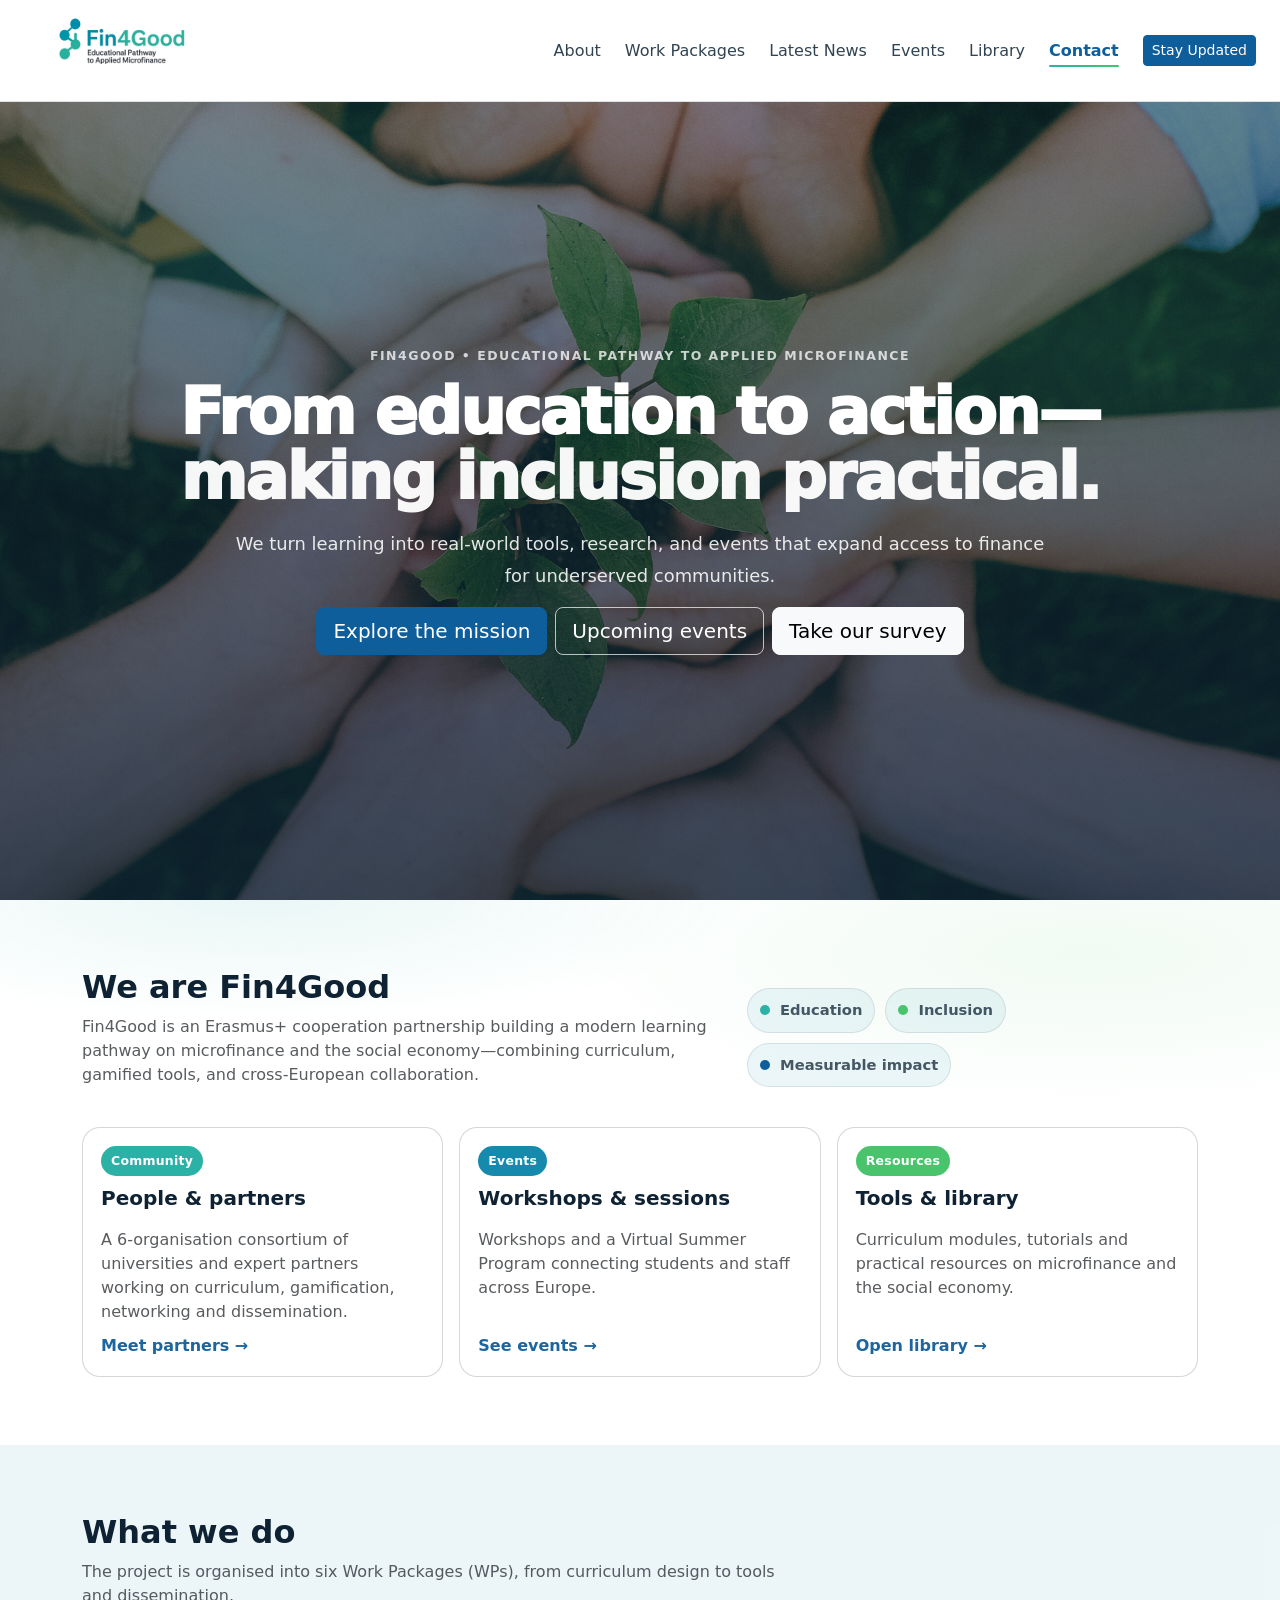
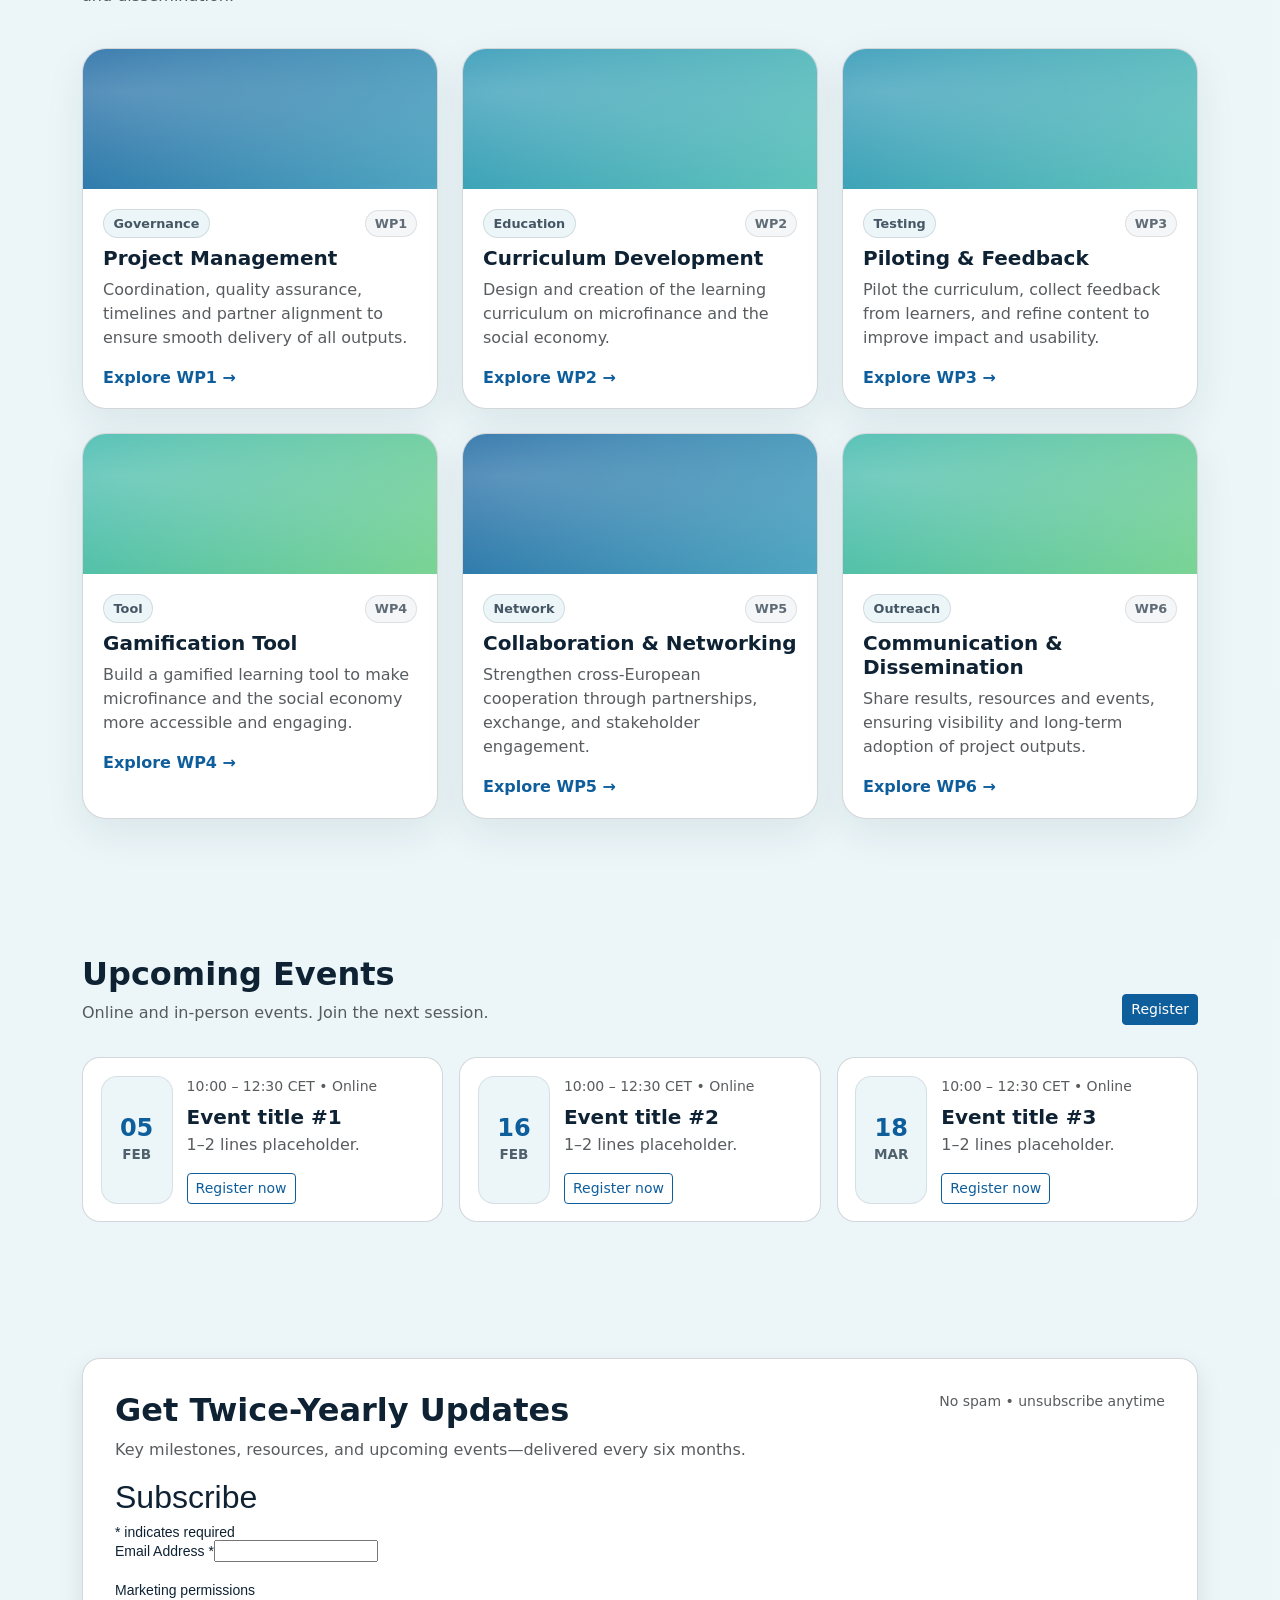
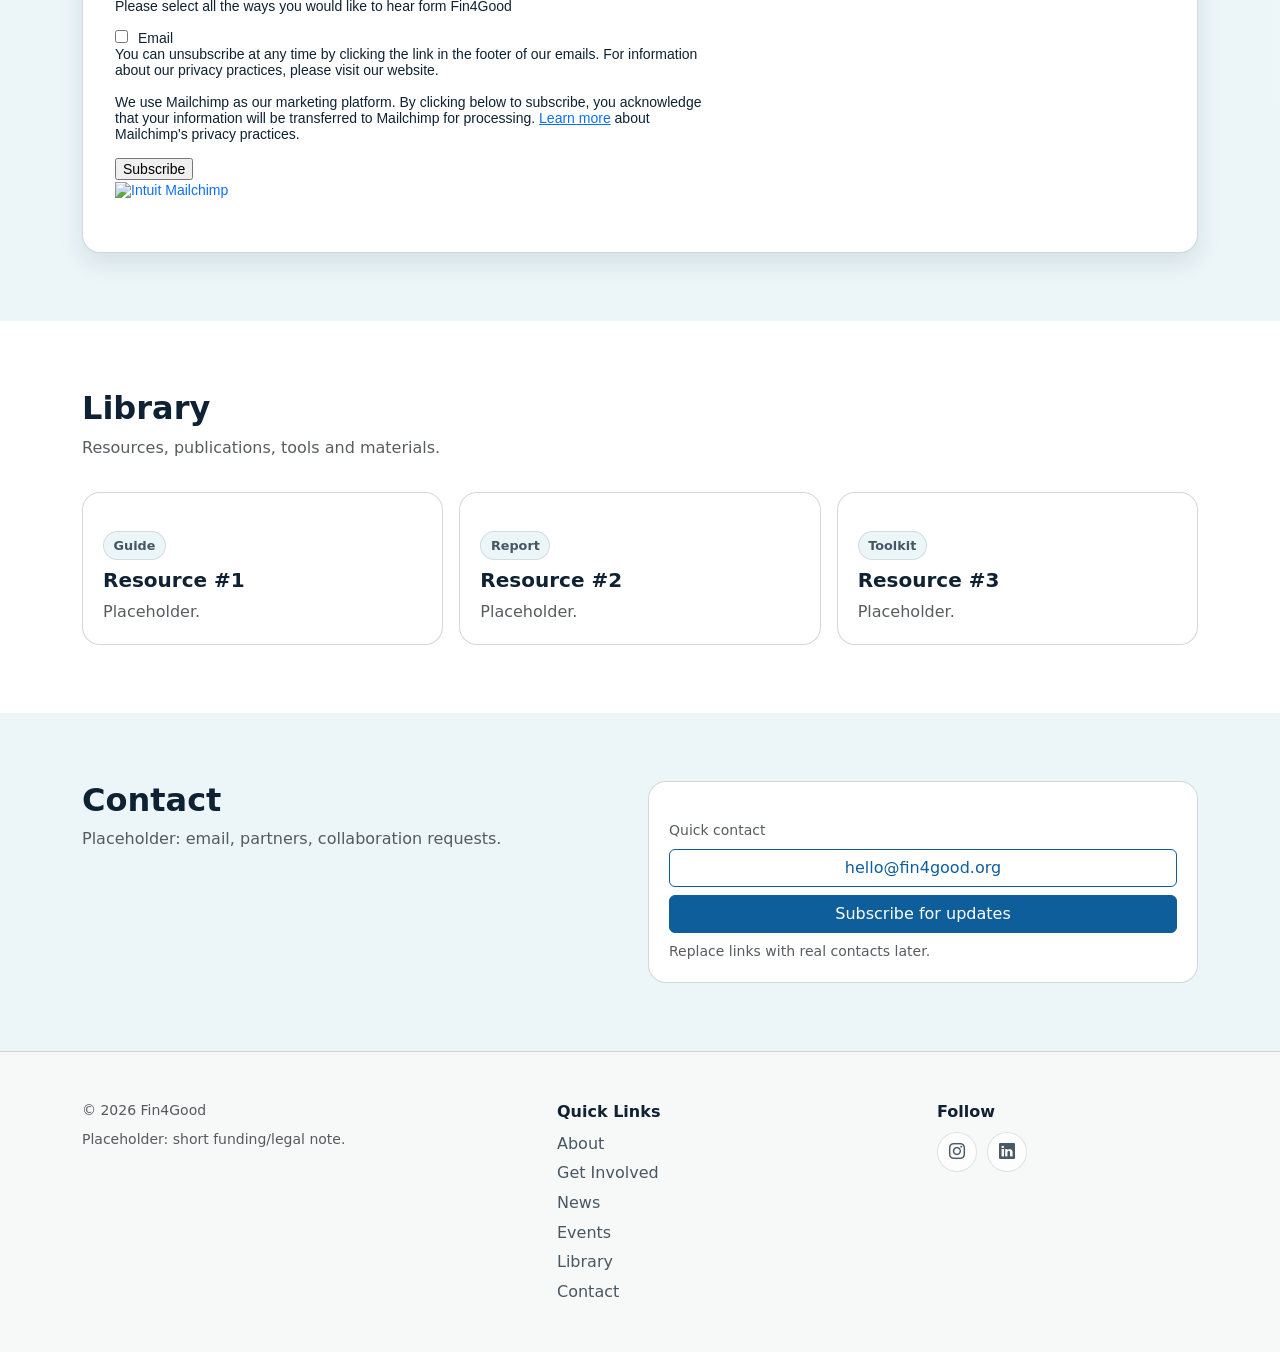
==== commit 16fc5e55: "Add survey link to homepage" ====
--- a/index.html
+++ b/index.html
@@ -3,6 +3,7 @@
 <head>
   <meta charset="utf-8" />
   <meta name="viewport" content="width=device-width, initial-scale=1" />
+  <meta name="google-site-verification" content="dfqO0W6VXMfYwHBiGNBrjiQ9JQfWbzv2jShVQg913Ek" />
   <title>Fin4Good</title>
 
   <!-- Bootstrap CSS -->
@@ -69,10 +70,16 @@
       We turn learning into real-world tools, research, and events that expand access to finance for underserved communities.
     </p>
 
-    <div class="d-flex gap-2 flex-wrap mt-3 justify-content-center">
-      <a href="mission.html" class="btn btn-primary btn-lg">Explore the mission</a>
-      <a href="#events" class="btn btn-outline-light btn-lg">Upcoming events</a>
-    </div>
+<div class="d-flex gap-2 flex-wrap mt-3 justify-content-center">
+  <a href="mission.html" class="btn btn-primary btn-lg">Explore the mission</a>
+  <a href="#events" class="btn btn-outline-light btn-lg">Upcoming events</a>
+  <a href="https://forms.office.com/pages/responsepage.aspx?id=-Uz_McEF3kiNgyHS2xBm516FLHat1yFEv4cWs5AJgLlUNjlWNjBUOTUwQU5ORElNUE40VlcxVzNQSS4u&route=shorturl"
+     target="_blank"
+     rel="noopener noreferrer"
+     class="btn btn-light btn-lg">
+    Take our survey
+  </a>
+</div>
   </div>
 </header>
 
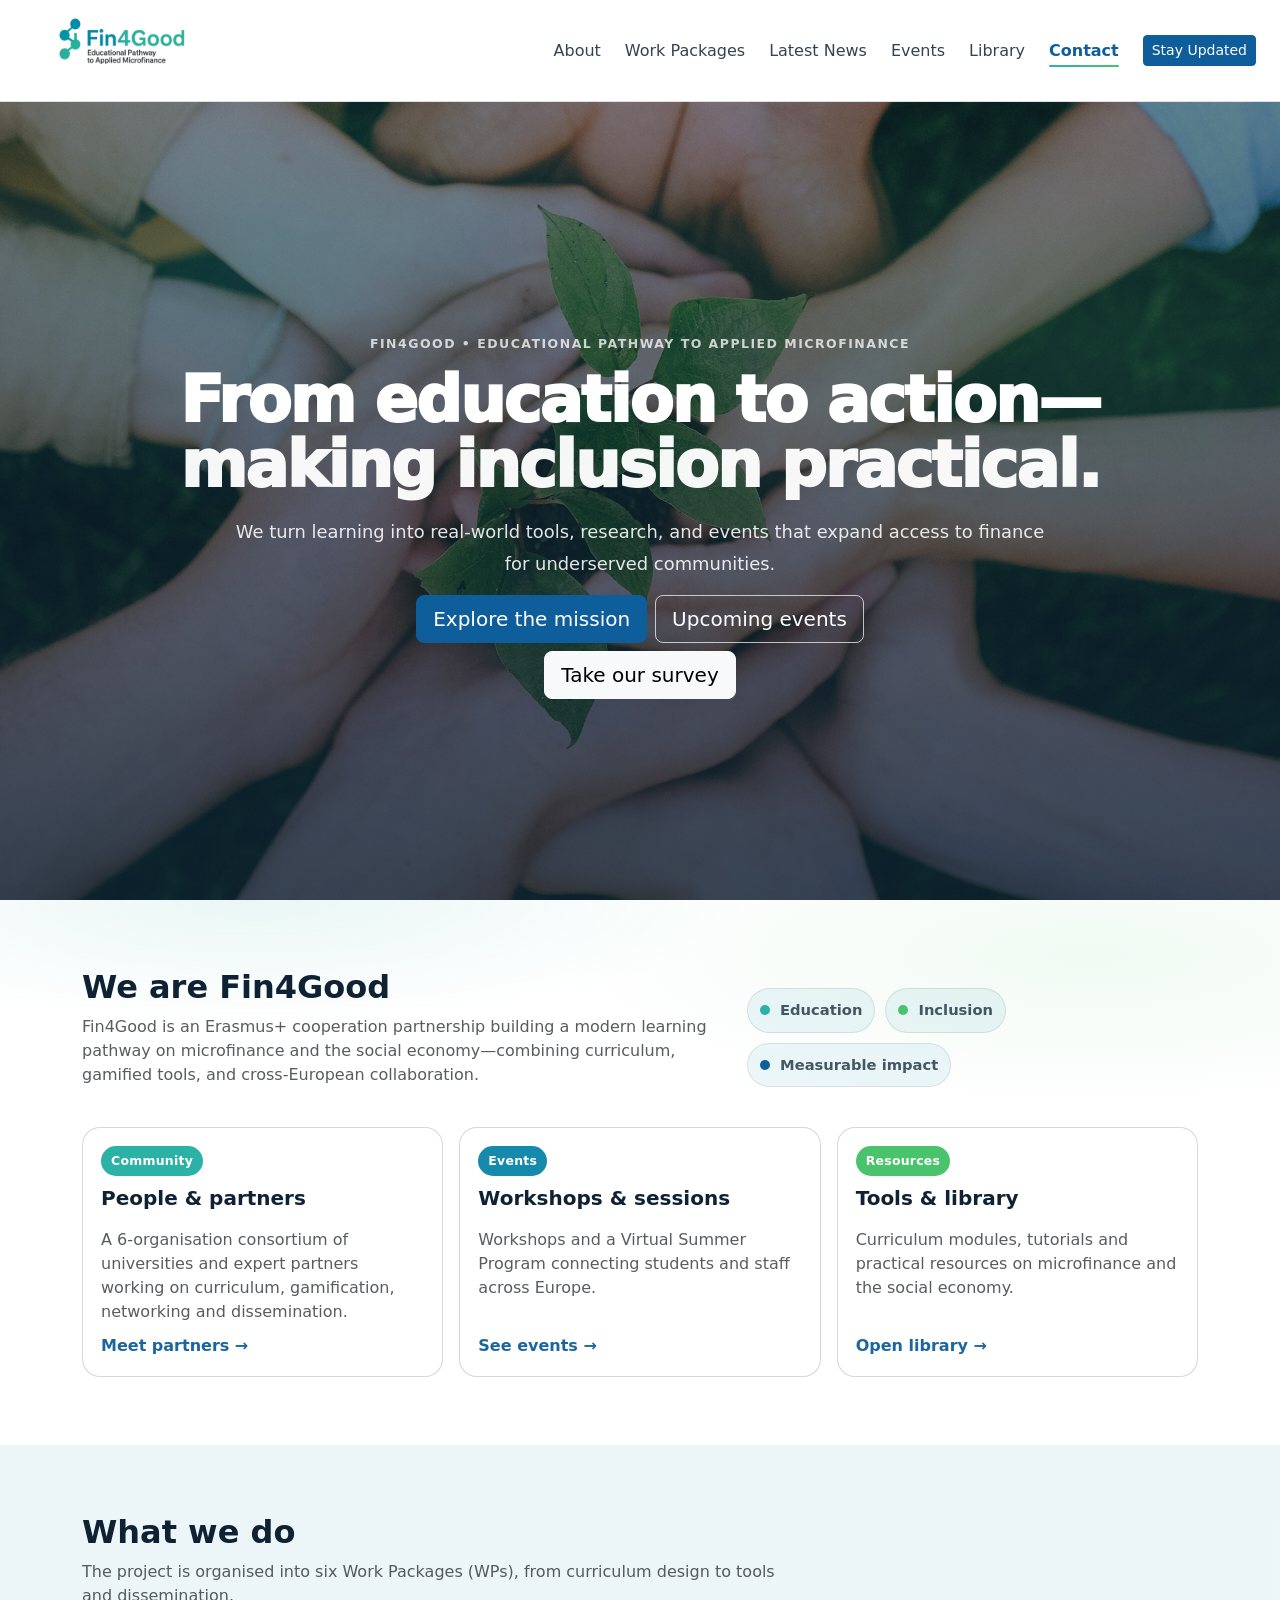
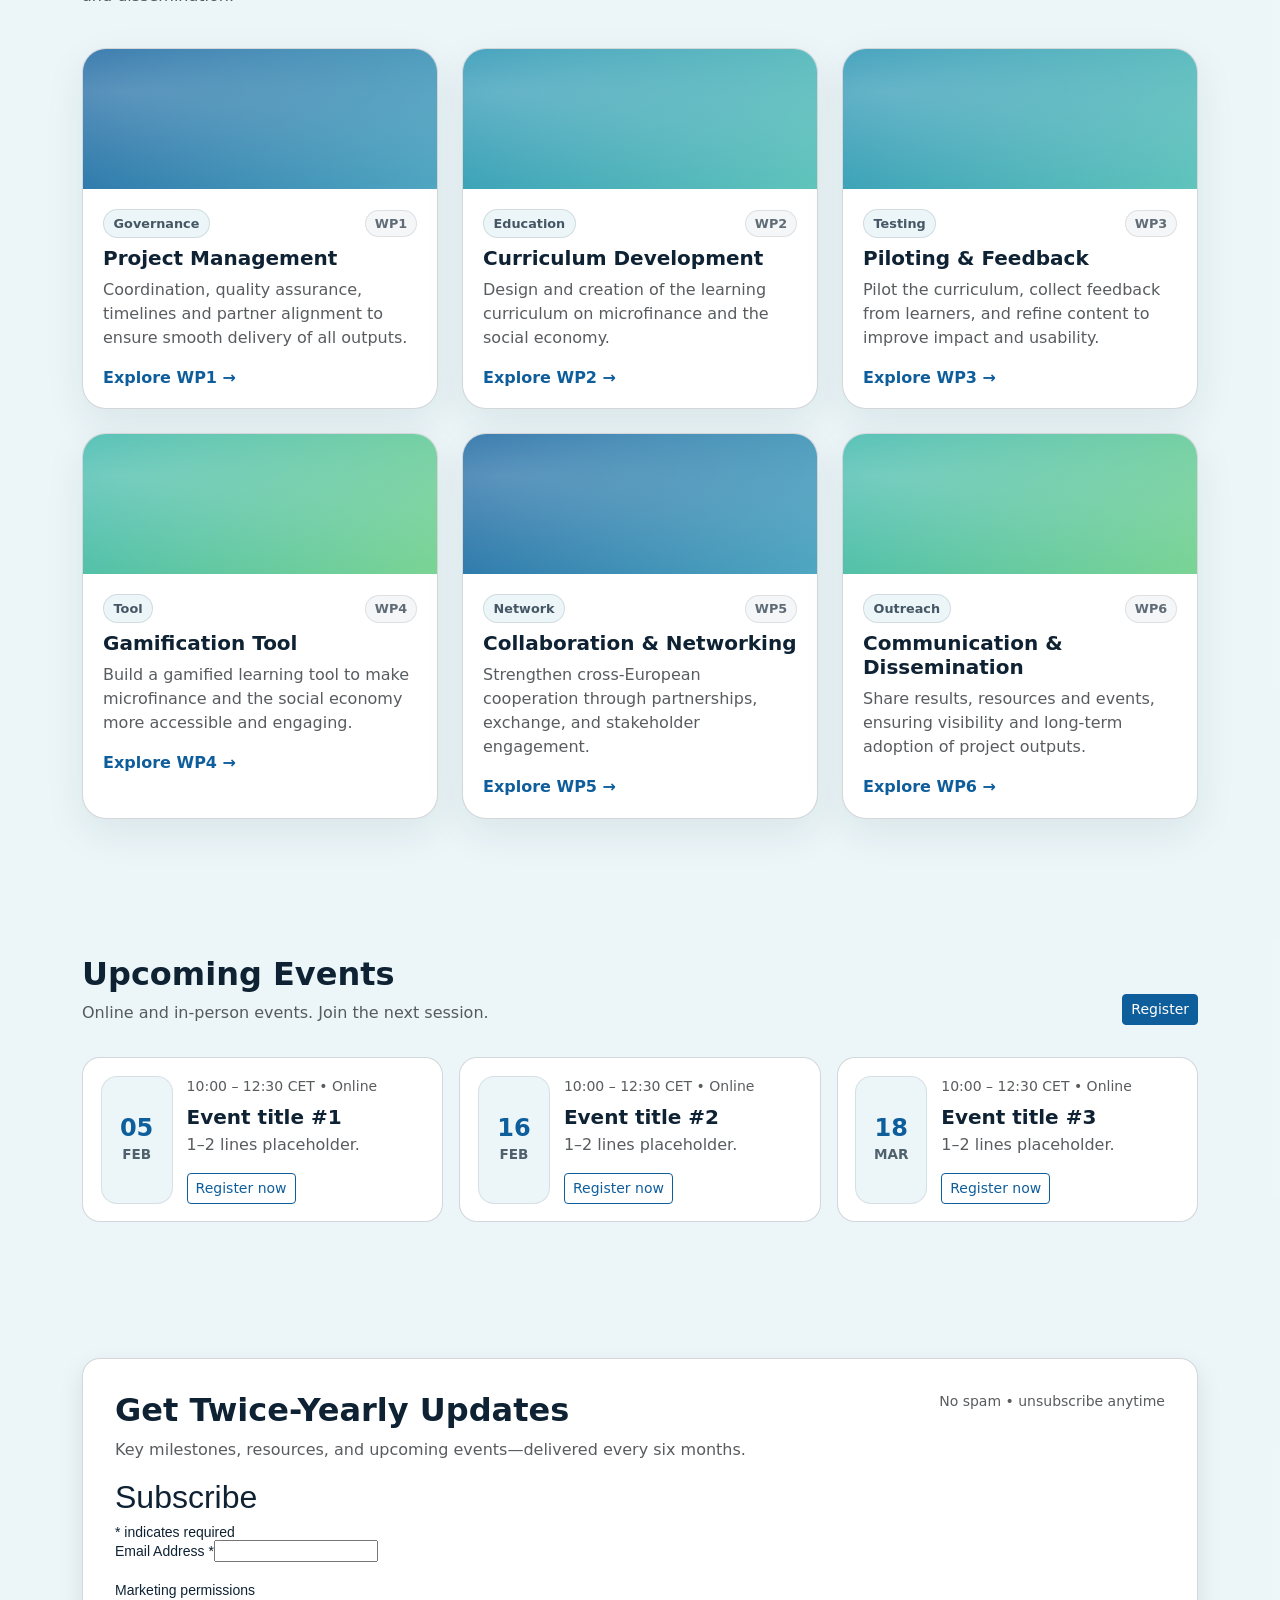
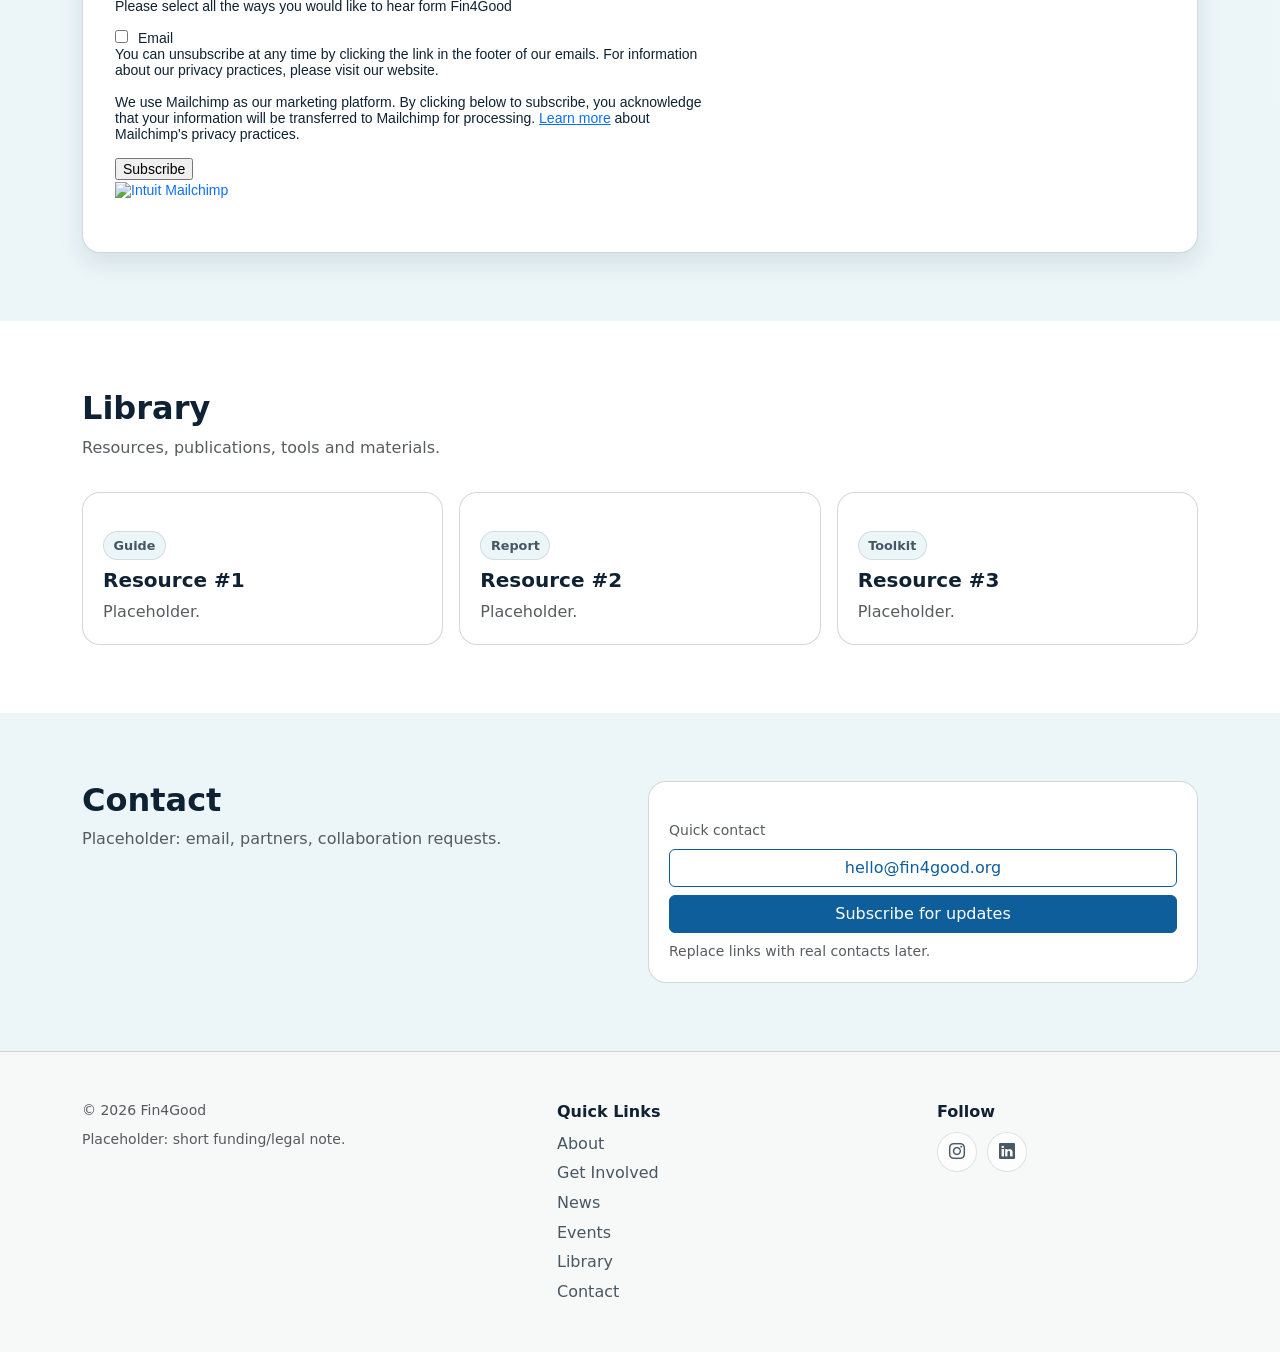
==== commit 9b6c2014: "Add survey link to homepage" ====
--- a/index.html
+++ b/index.html
@@ -73,14 +73,16 @@
 <div class="d-flex gap-2 flex-wrap mt-3 justify-content-center">
   <a href="mission.html" class="btn btn-primary btn-lg">Explore the mission</a>
   <a href="#events" class="btn btn-outline-light btn-lg">Upcoming events</a>
+</div>
+
+<div class="mt-2 text-center">
   <a href="https://forms.office.com/pages/responsepage.aspx?id=-Uz_McEF3kiNgyHS2xBm516FLHat1yFEv4cWs5AJgLlUNjlWNjBUOTUwQU5ORElNUE40VlcxVzNQSS4u&route=shorturl"
      target="_blank"
      rel="noopener noreferrer"
      class="btn btn-light btn-lg">
     Take our survey
   </a>
-</div>
-  </div>
+</div>  </div>
 </header>
 
 
--- a/css/style.css
+++ b/css/style.css
@@ -1297,3 +1297,6 @@
   color: rgba(0,0,0,.66);
   line-height: 1.55;
 }
+.hero-inner {
+  padding-bottom: 2rem;
+}
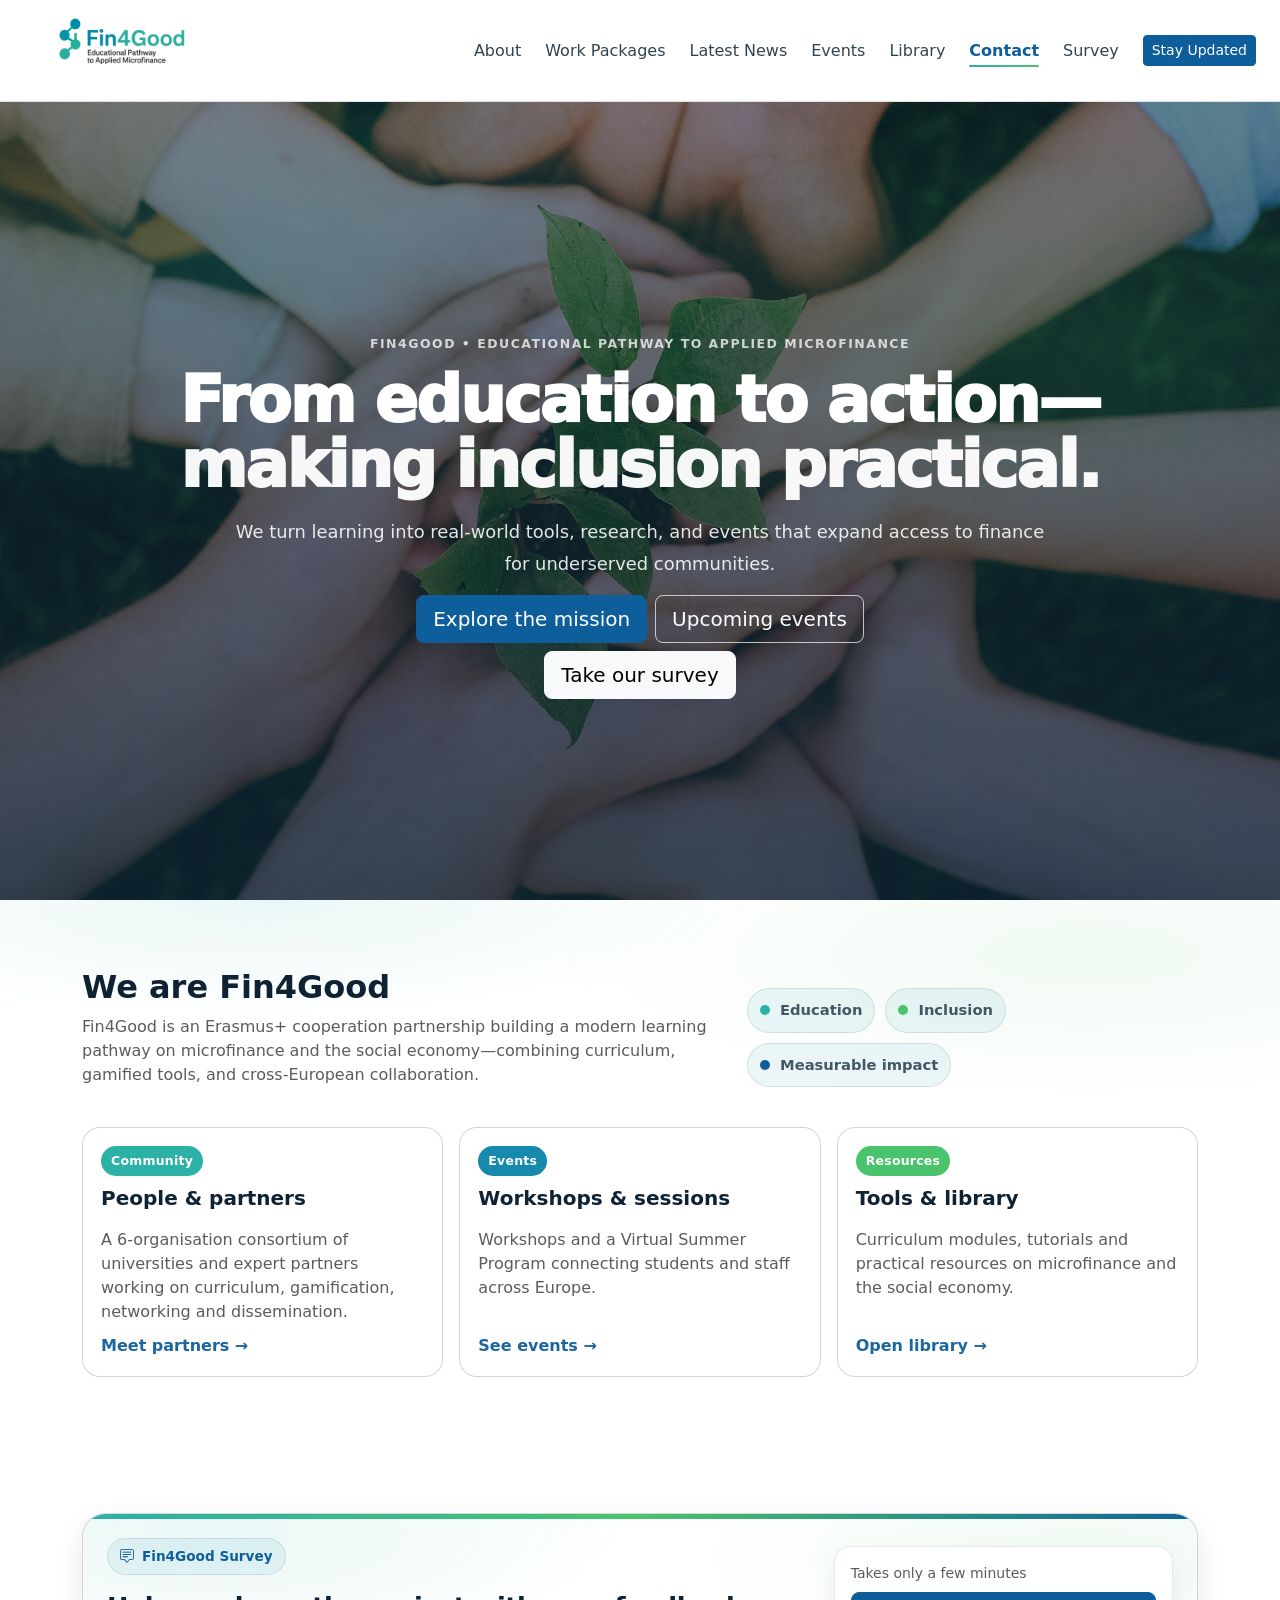
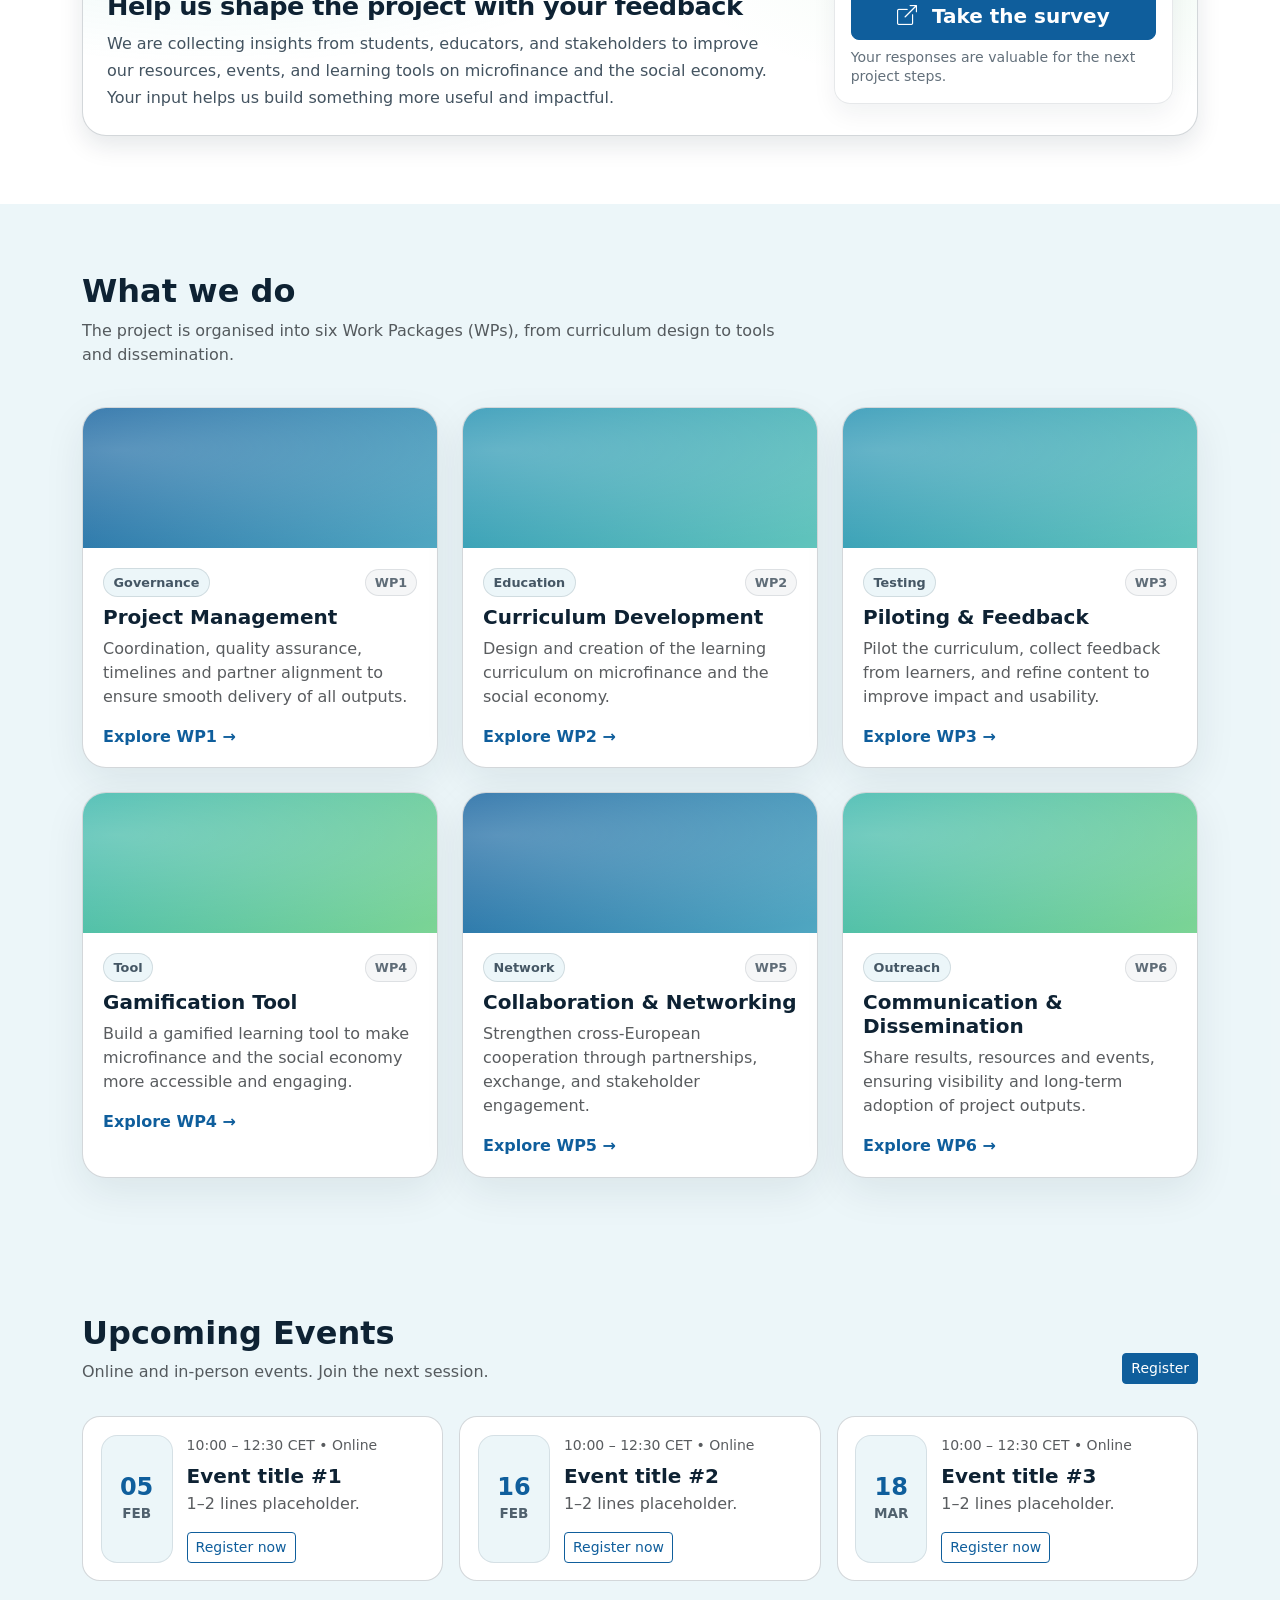
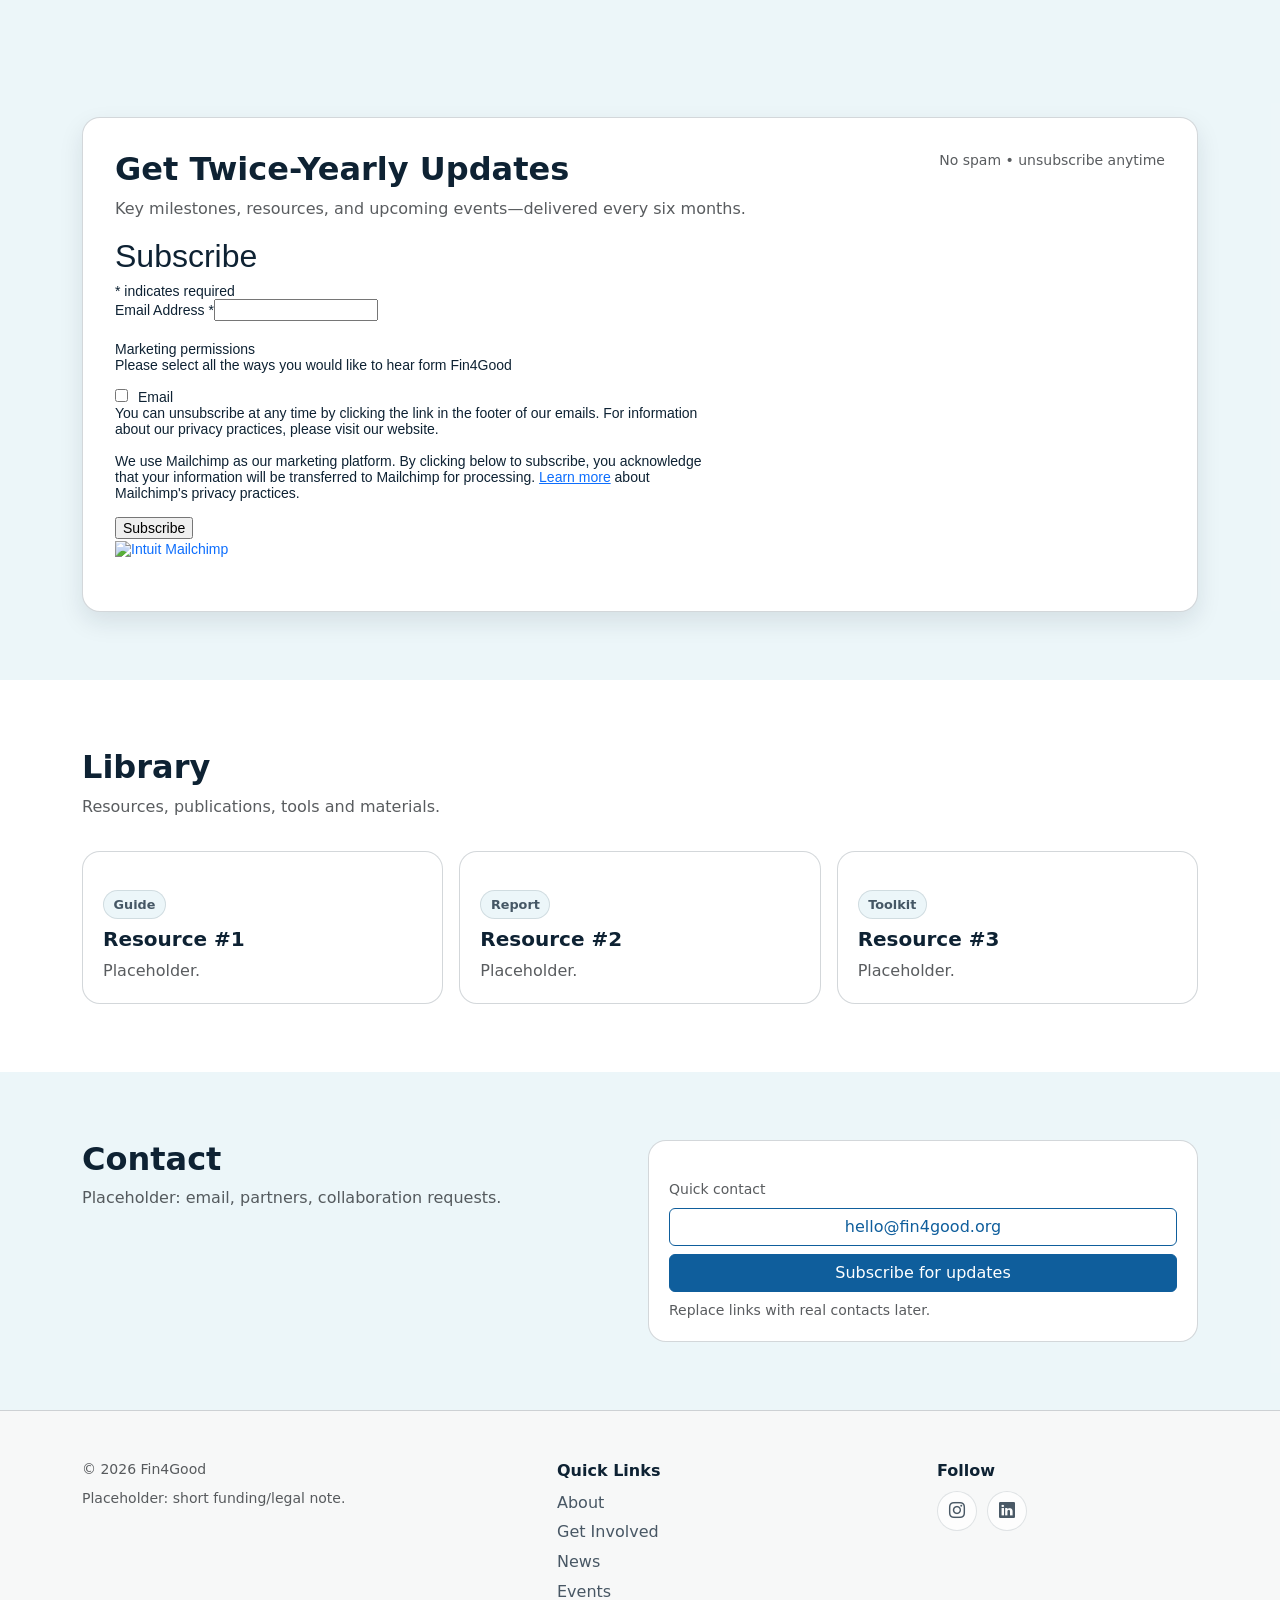
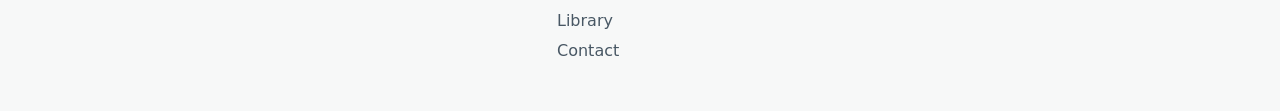
==== commit 72a118a8: "Add survey CTA section in homepage" ====
--- a/index.html
+++ b/index.html
@@ -40,7 +40,7 @@
           <li class="nav-item"><a class="nav-link" href="#events">Events</a></li>
           <li class="nav-item"><a class="nav-link" href="#library">Library</a></li>
           <li class="nav-item"><a class="nav-link" href="#contact">Contact</a></li>
-
+<li class="nav-item"><a class="nav-link" href="#survey">Survey</a></li>
           <li class="nav-item ms-lg-2">
             <a class="btn btn-primary btn-sm" href="#newsletter">Stay Updated</a>
           </li>
@@ -164,7 +164,49 @@
   </div><!-- /container -->
 </section>
 
-
+<!-- SURVEY HIGHLIGHT -->
+<section id="survey" class="py-6 section-white">
+  <div class="container">
+    <div class="survey-highlight">
+      <div class="row align-items-center g-4">
+        <div class="col-lg-8">
+          <div class="survey-highlight__badge">
+            <i class="bi bi-chat-square-text me-2" aria-hidden="true"></i>
+            Fin4Good Survey
+          </div>
+
+          <h2 class="survey-highlight__title mt-3 mb-2">
+            Help us shape the project with your feedback
+          </h2>
+
+          <p class="survey-highlight__text mb-0">
+            We are collecting insights from students, educators, and stakeholders to improve
+            our resources, events, and learning tools on microfinance and the social economy.
+            Your input helps us build something more useful and impactful.
+          </p>
+        </div>
+
+        <div class="col-lg-4">
+          <div class="survey-highlight__cta-box">
+            <p class="small text-muted mb-2">Takes only a few minutes</p>
+            <a
+              href="https://forms.office.com/pages/responsepage.aspx?id=-Uz_McEF3kiNgyHS2xBm516FLHat1yFEv4cWs5AJgLlUNjlWNjBUOTUwQU5ORElNUE40VlcxVzNQSS4u&route=shorturl"
+              target="_blank"
+              rel="noopener noreferrer"
+              class="btn btn-primary btn-lg w-100"
+            >
+              <i class="bi bi-box-arrow-up-right me-2" aria-hidden="true"></i>
+              Take the survey
+            </a>
+            <p class="survey-highlight__note mt-2 mb-0">
+              Your responses are valuable for the next project steps.
+            </p>
+          </div>
+        </div>
+      </div>
+    </div>
+  </div>
+</section>
 
     <!-- WHAT WE DO -->
 <!-- WHAT WE DO (Work Packages) -->
@@ -965,7 +1007,7 @@
 
   <script>
     // Active section highlighting for navbar
-    const sectionIds = ["we-are","what-we-do","news","events","library","contact","newsletter"];
+    const sectionIds = ["we-are","survey","what-we-do","news","events","library","contact","newsletter"];
     const navLinks = new Map(
       Array.from(document.querySelectorAll('.navbar a.nav-link'))
         .map(a => [a.getAttribute('href')?.replace('#',''), a])
--- a/css/style.css
+++ b/css/style.css
@@ -1299,4 +1299,96 @@
 }
 .hero-inner {
   padding-bottom: 2rem;
-}+}
+
+/* =============================
+   Survey highlight section
+   ============================= */
+
+.survey-highlight{
+  position: relative;
+  background: #fff;
+  border: 1px solid var(--bs-border-color);
+  border-radius: calc(var(--radius) + 6px);
+  padding: 1.5rem;
+  box-shadow: var(--shadow-soft);
+  overflow: hidden;
+}
+
+.survey-highlight::before{
+  content:"";
+  position:absolute;
+  top:0;
+  left:0;
+  right:0;
+  height: 5px;
+  background: linear-gradient(90deg, var(--f4g-teal), var(--f4g-green), var(--f4g-deep-blue));
+}
+
+.survey-highlight::after{
+  content:"";
+  position:absolute;
+  inset:0;
+  background:
+    radial-gradient(700px 220px at 12% 8%, rgba(44,177,166,.10), transparent 60%),
+    radial-gradient(700px 240px at 90% 20%, rgba(73,196,108,.08), transparent 60%);
+  pointer-events:none;
+}
+
+.survey-highlight > .row{
+  position: relative;
+  z-index: 1;
+}
+
+.survey-highlight__badge{
+  display: inline-flex;
+  align-items: center;
+  font-weight: 800;
+  font-size: .85rem;
+  color: var(--f4g-deep-blue);
+  background: rgba(22,138,173,.08);
+  border: 1px solid rgba(14,34,51,.10);
+  border-radius: 999px;
+  padding: .45rem .75rem;
+}
+
+.survey-highlight__title{
+  font-weight: 900;
+  letter-spacing: -0.02em;
+  font-size: clamp(1.5rem, 2vw, 2rem);
+  color: var(--f4g-slate);
+}
+
+.survey-highlight__text{
+  color: rgba(14,34,51,.78);
+  line-height: 1.7;
+  max-width: 65ch;
+}
+
+.survey-highlight__cta-box{
+  background: rgba(255,255,255,.9);
+  border: 1px solid rgba(14,34,51,.10);
+  border-radius: 16px;
+  padding: 1rem;
+  box-shadow: 0 10px 24px rgba(14,34,51,.06);
+}
+
+.survey-highlight__cta-box .btn{
+  font-weight: 700;
+}
+
+.survey-highlight__note{
+  font-size: .88rem;
+  color: rgba(14,34,51,.65);
+  line-height: 1.4;
+}
+
+@media (max-width: 991px){
+  .survey-highlight{
+    padding: 1.2rem;
+  }
+
+  .survey-highlight__cta-box{
+    margin-top: .25rem;
+  }
+}
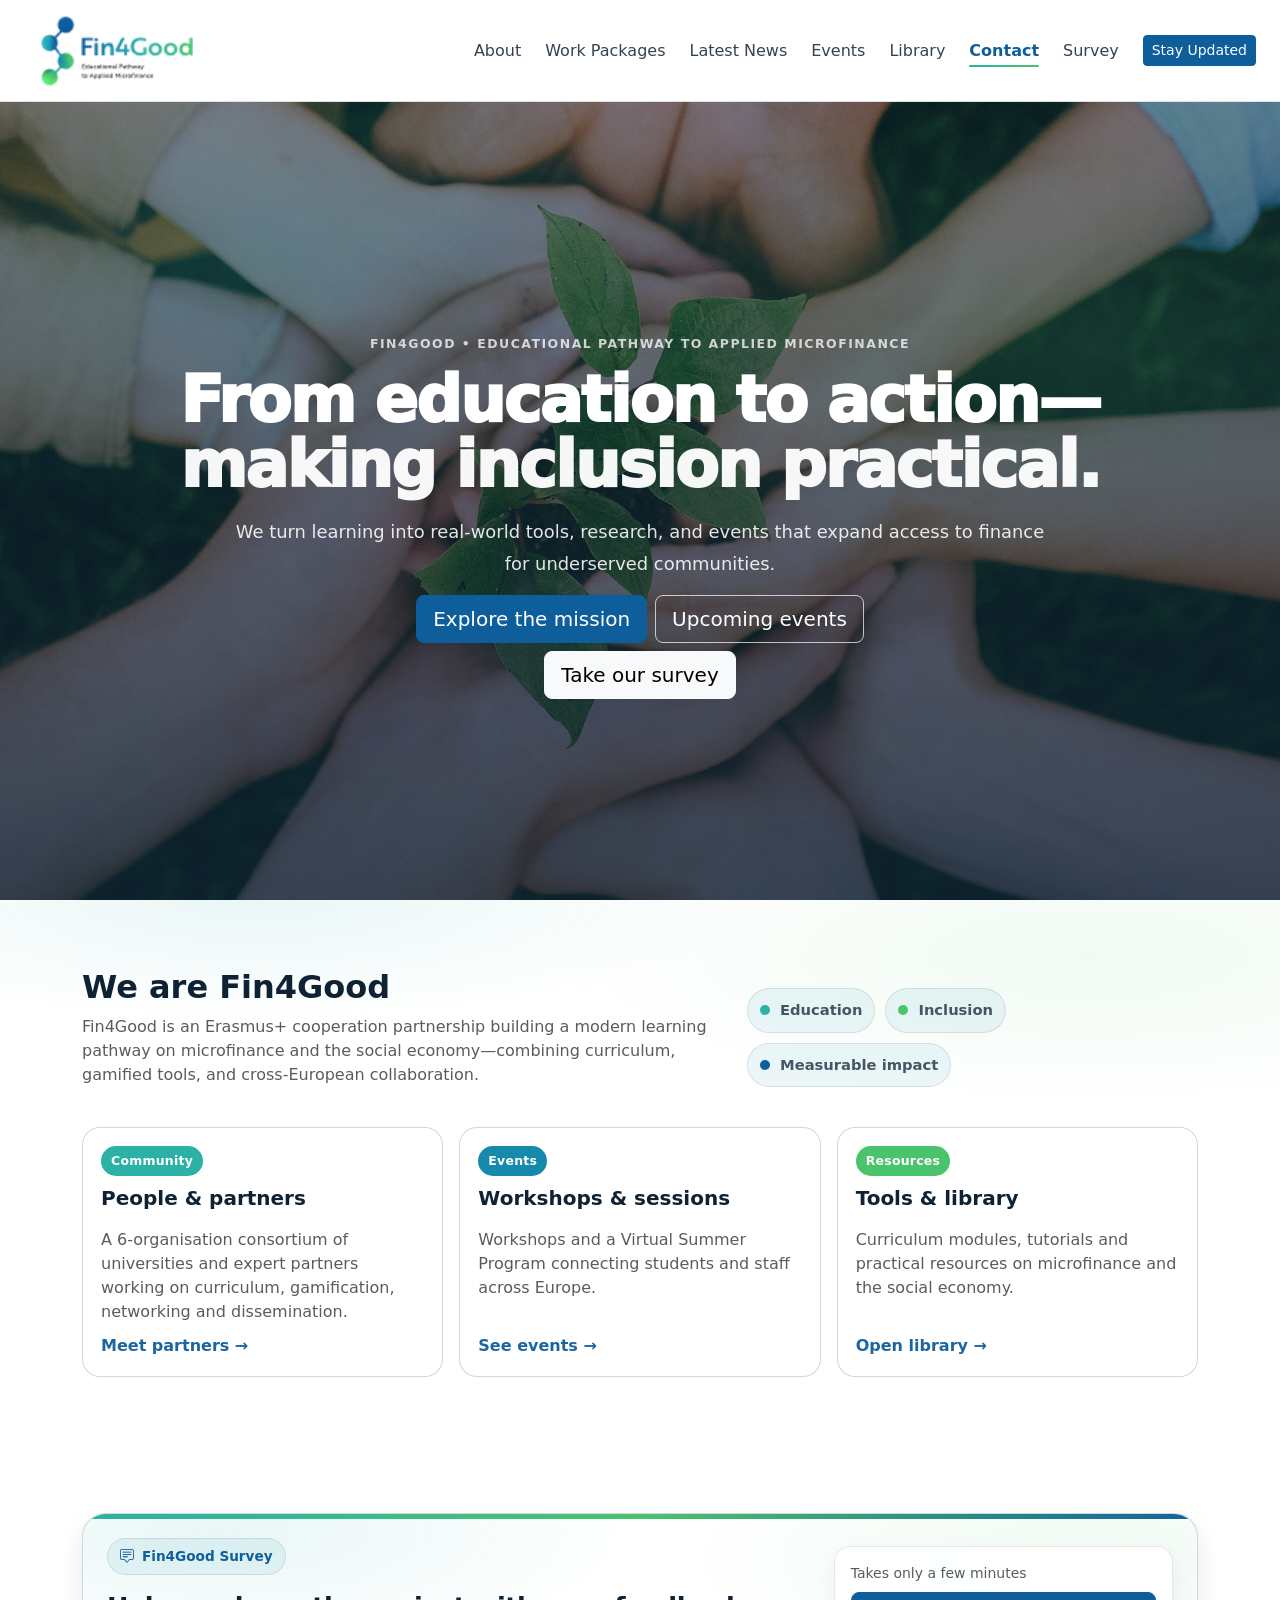
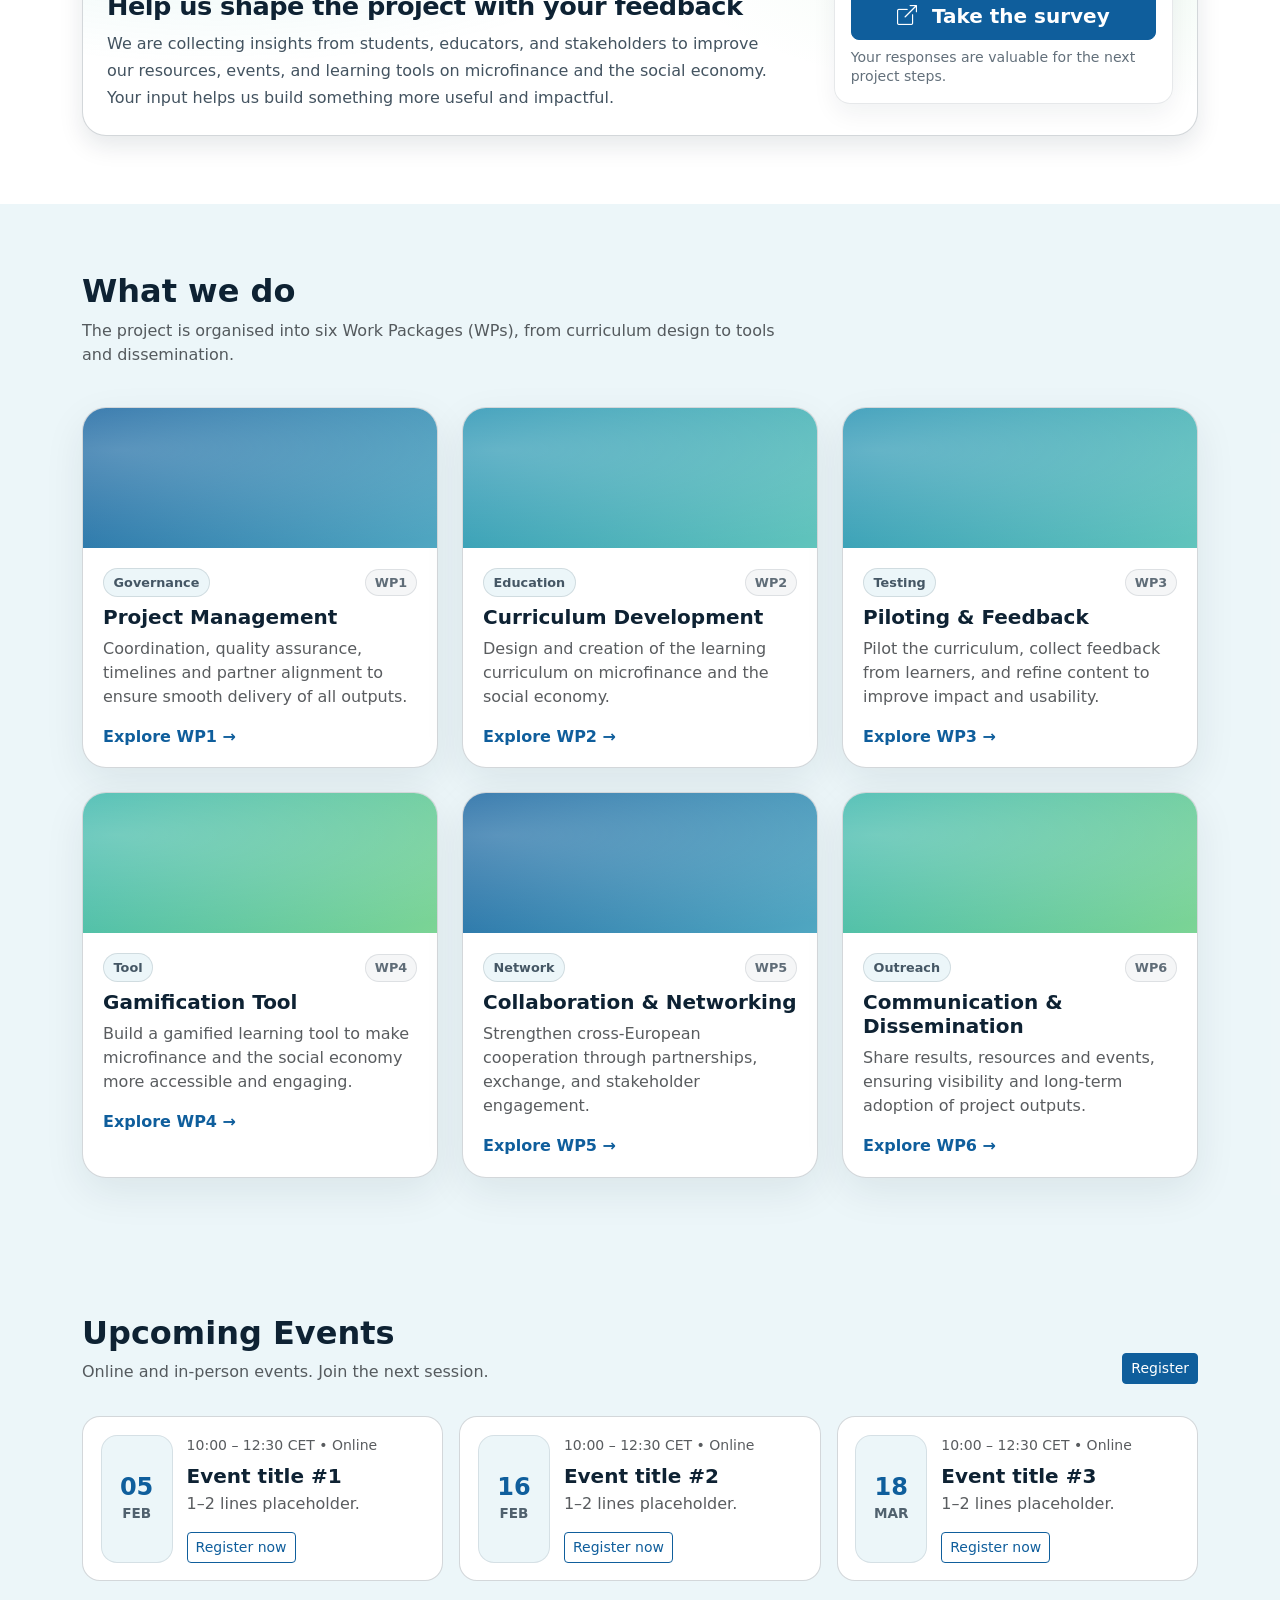
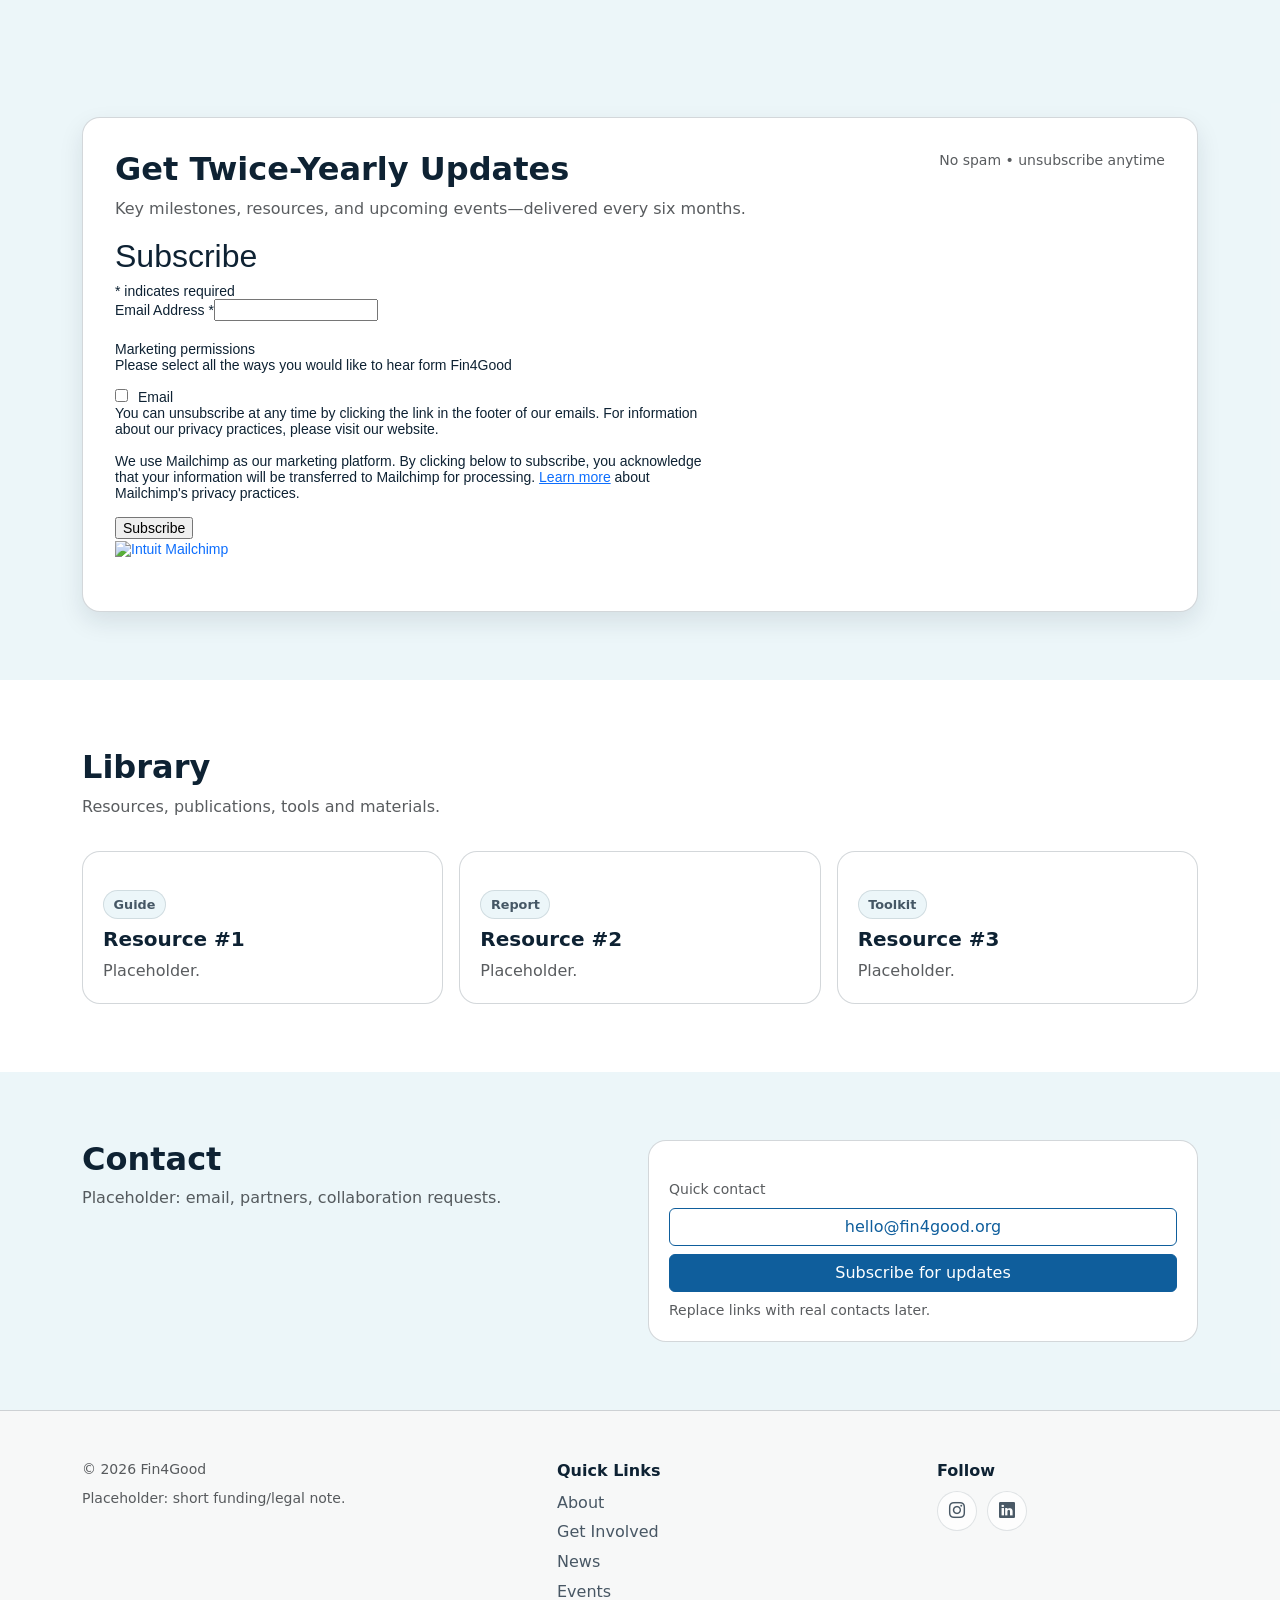
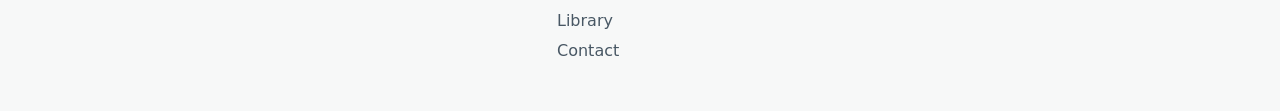
==== commit 1a44b84e: "Update index.html" ====
--- a/index.html
+++ b/index.html
@@ -21,7 +21,7 @@
   <!-- NAVBAR -->
   <nav class="navbar navbar-expand-lg bg-white border-bottom sticky-top" data-bs-theme="light">
     <div class="container-fluid px-3 px-lg-4">
-      <a class="navbar-brand brand" href="#top" aria-label="Fin4Good home">
+      <a class="navbar-brand brand" href="index.html" aria-label="Fin4Good home">
         <span class="brand-box">
           <img src="assets/logo_png.png" alt="Fin4Good logo" class="brand-logo">
         </span>
--- a/css/style.css
+++ b/css/style.css
@@ -480,10 +480,9 @@
   overflow: hidden;
 }
 .brand-logo{
-  height: 210px;
+  height: 100px;
   width: auto;
   display: block;
-  transform: translateY(10px);
 }
 @media (max-width: 576px){
   .brand-box{ height: 58px; width: 200px; }
